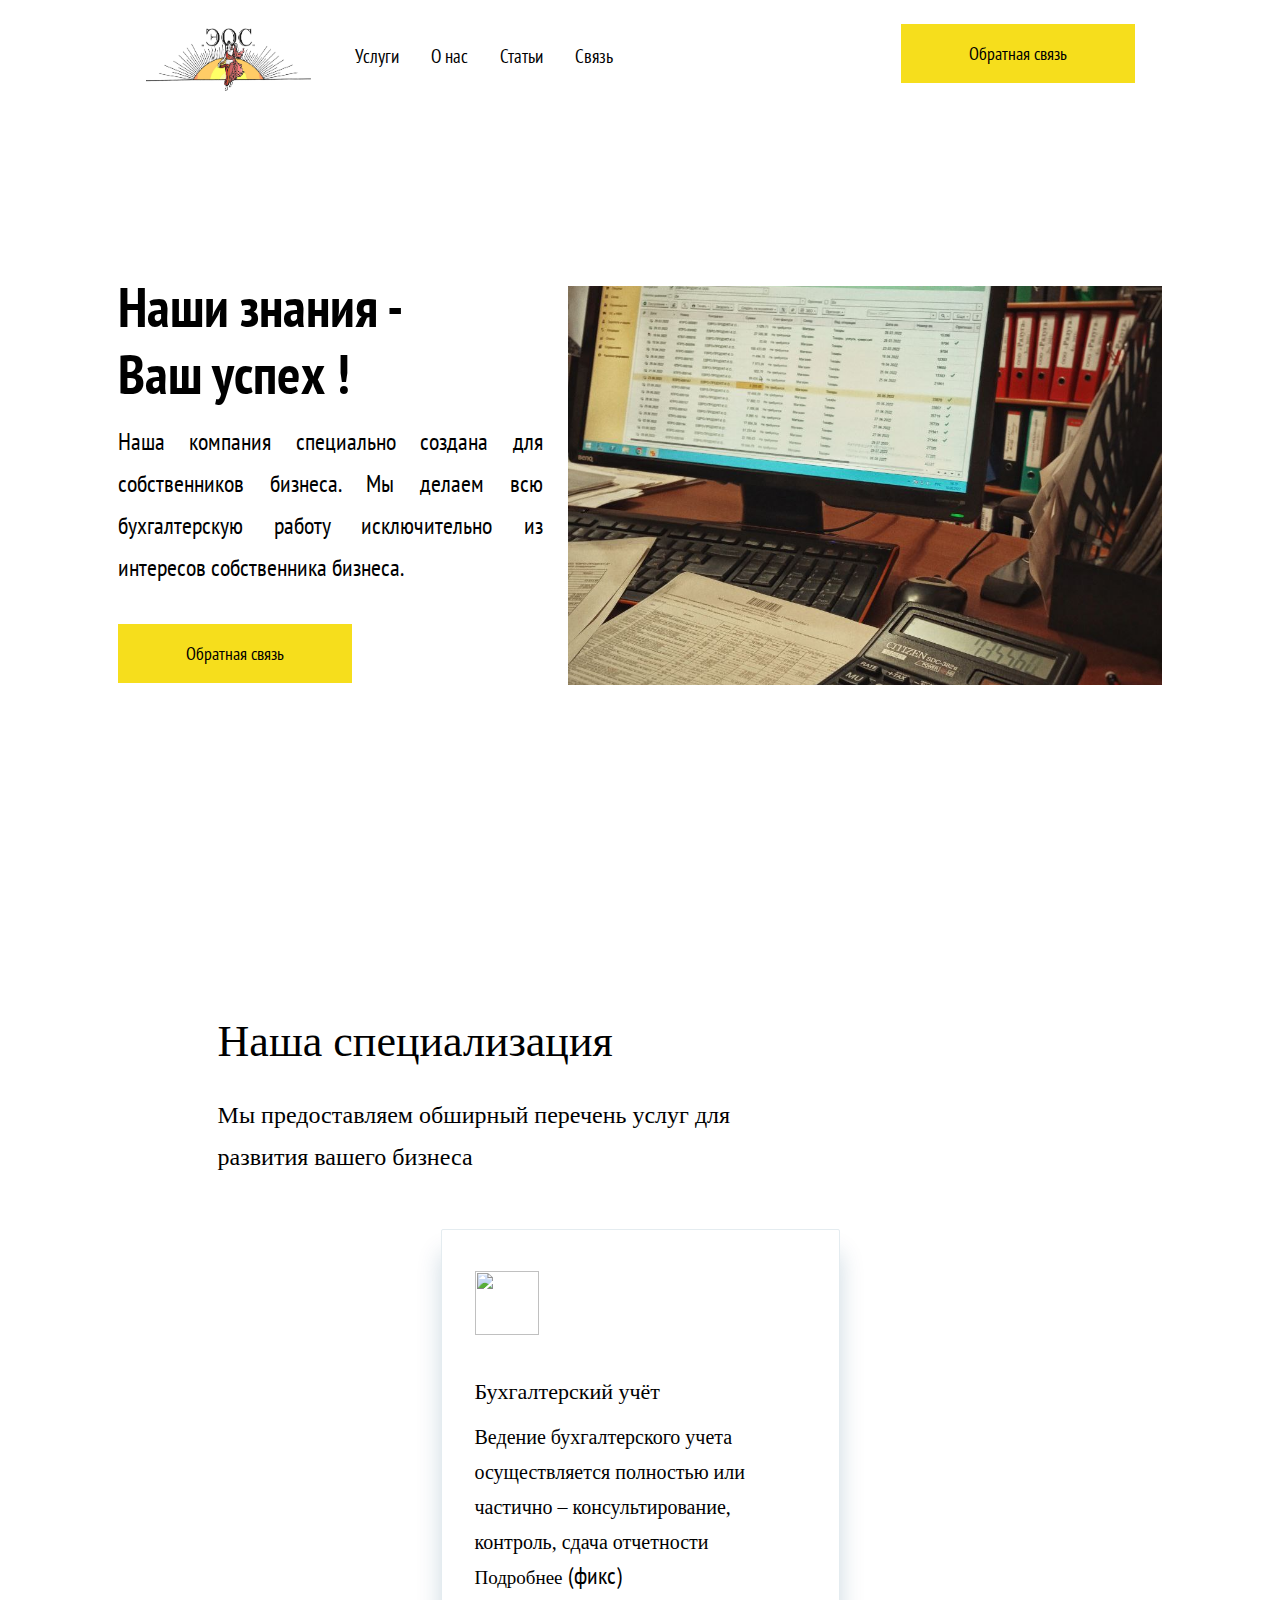
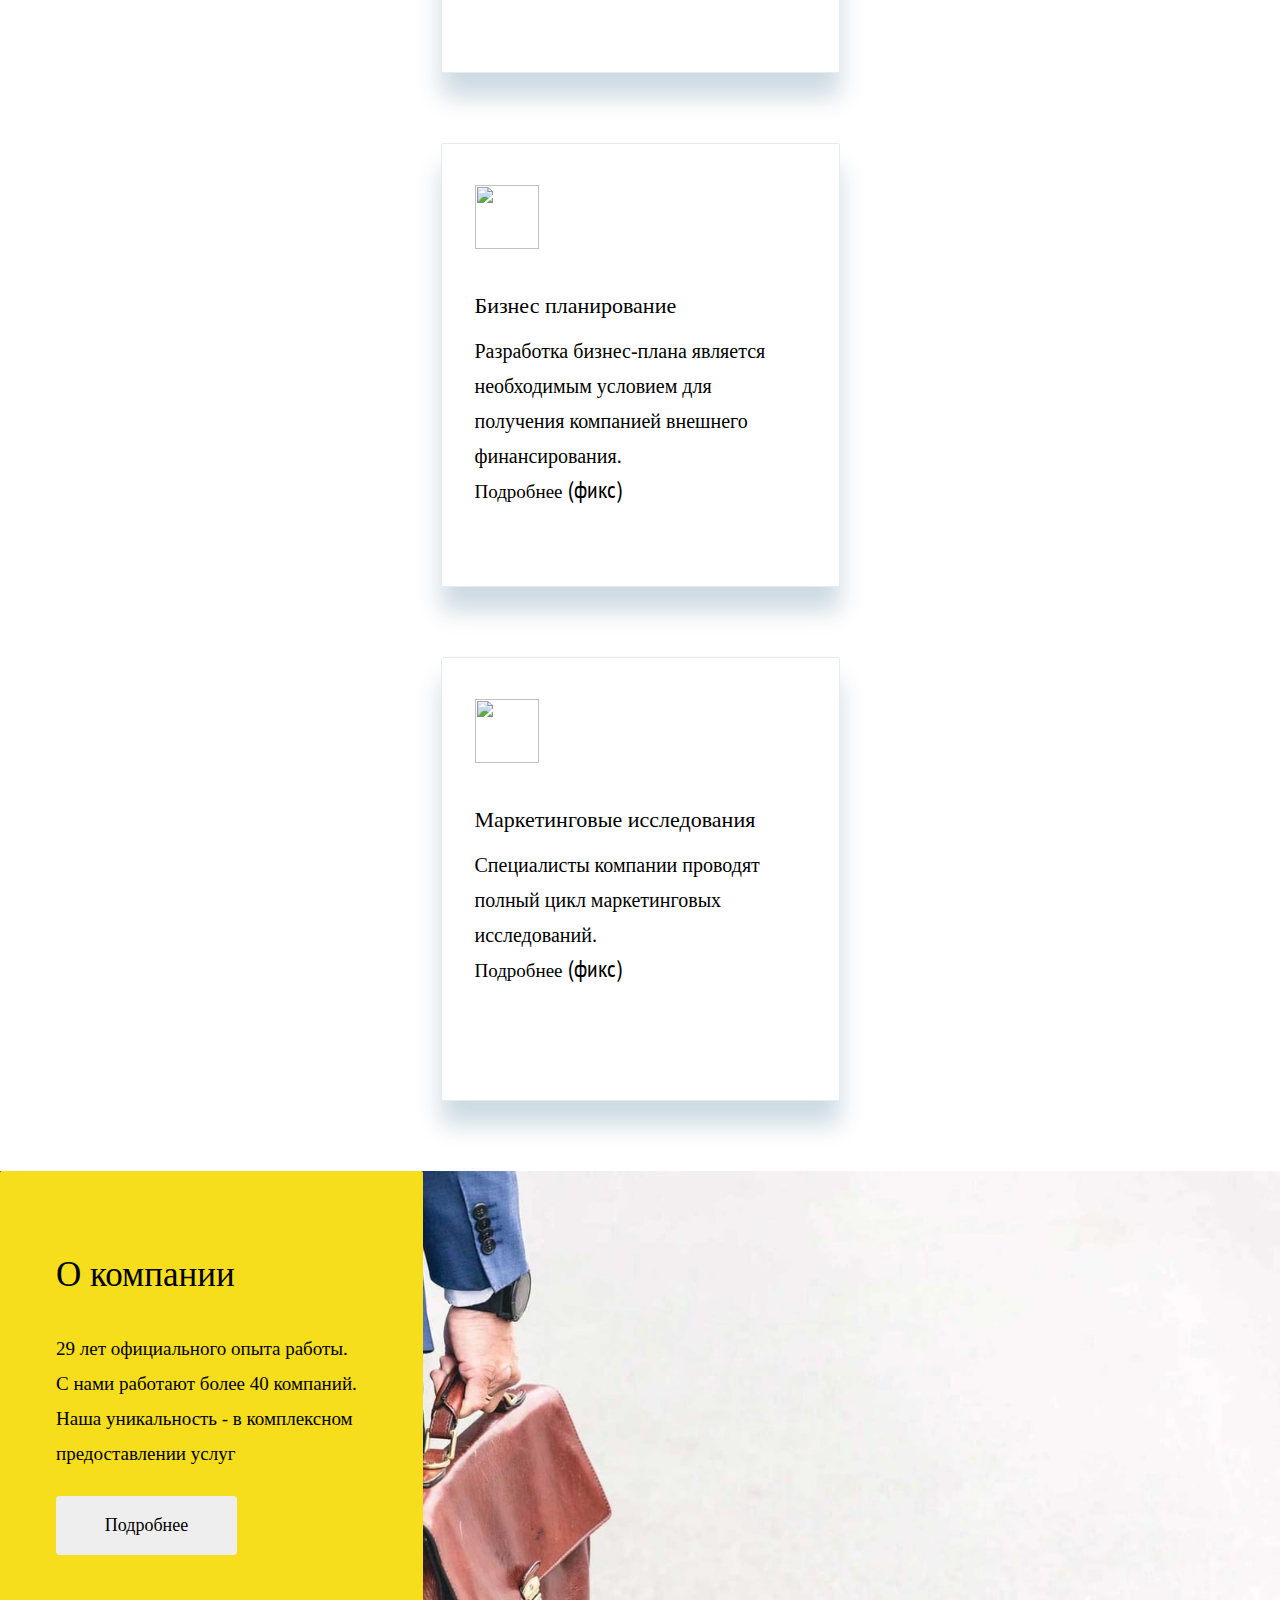
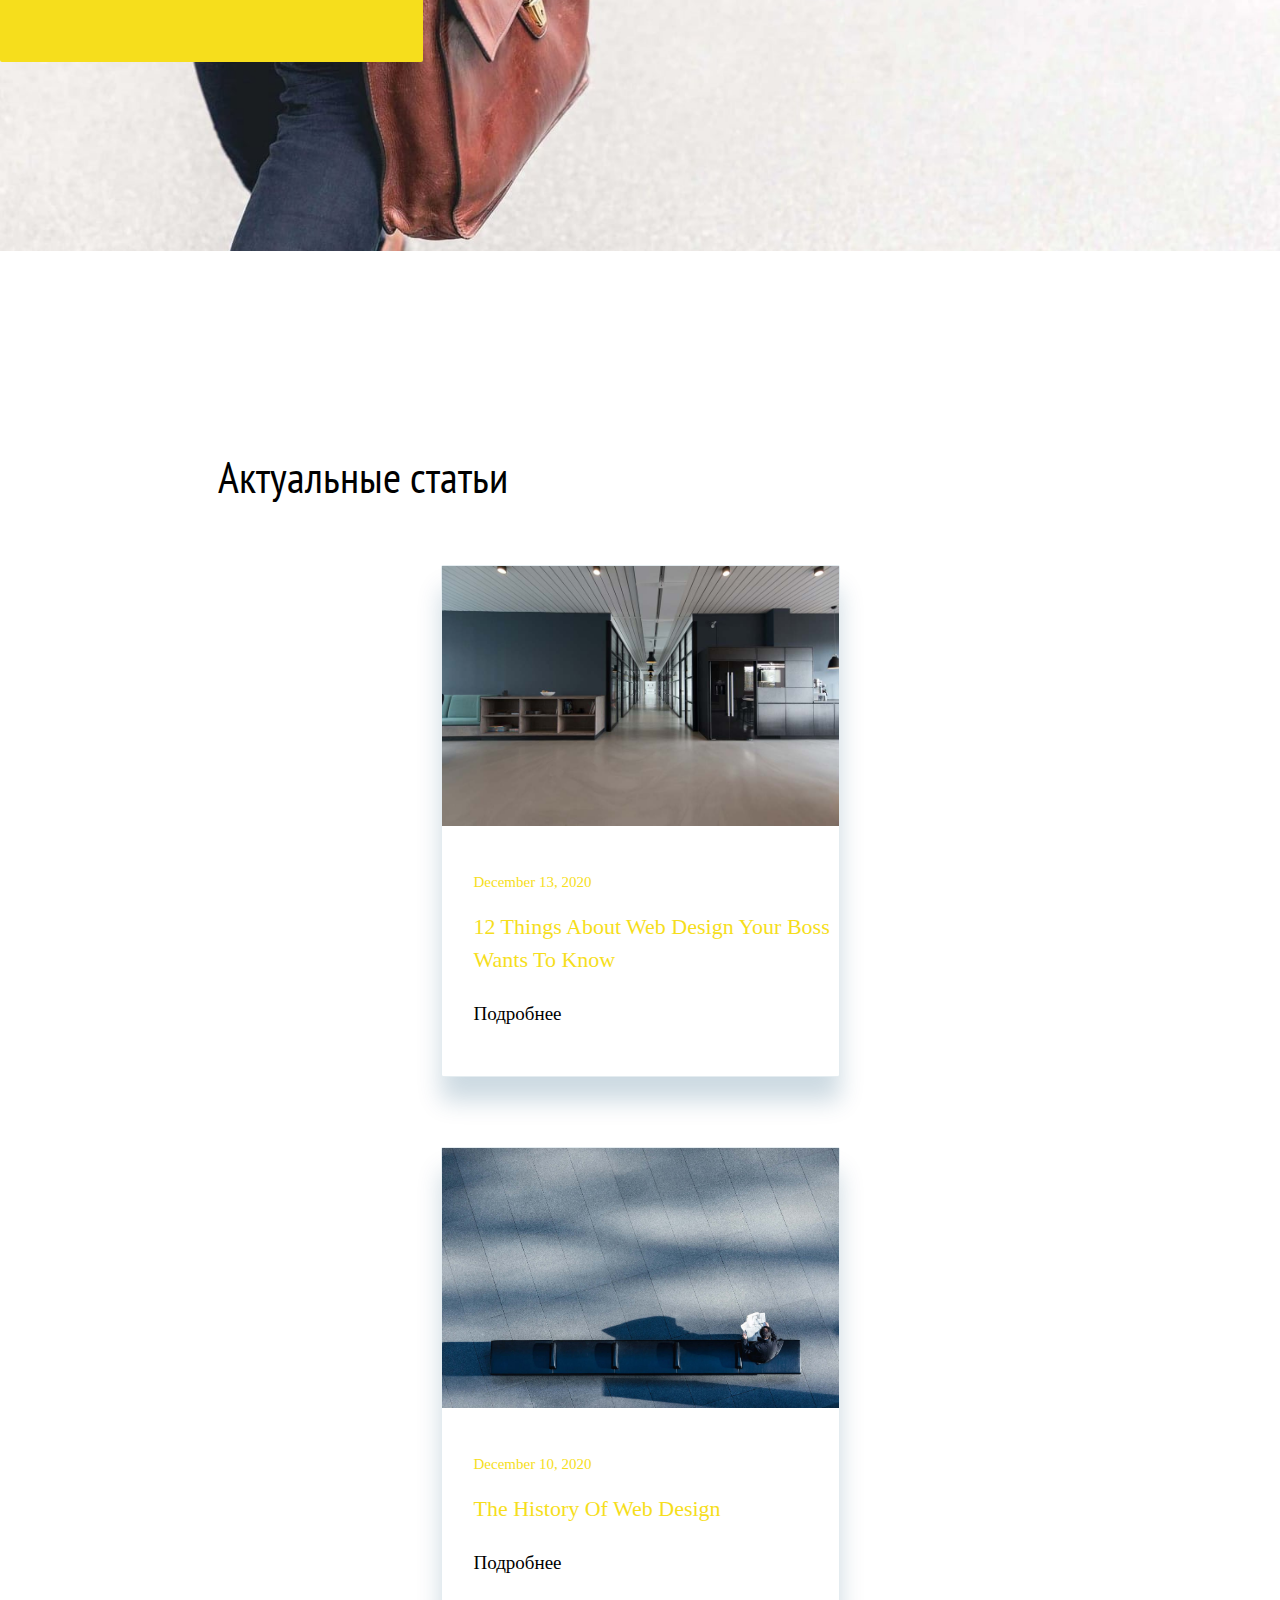
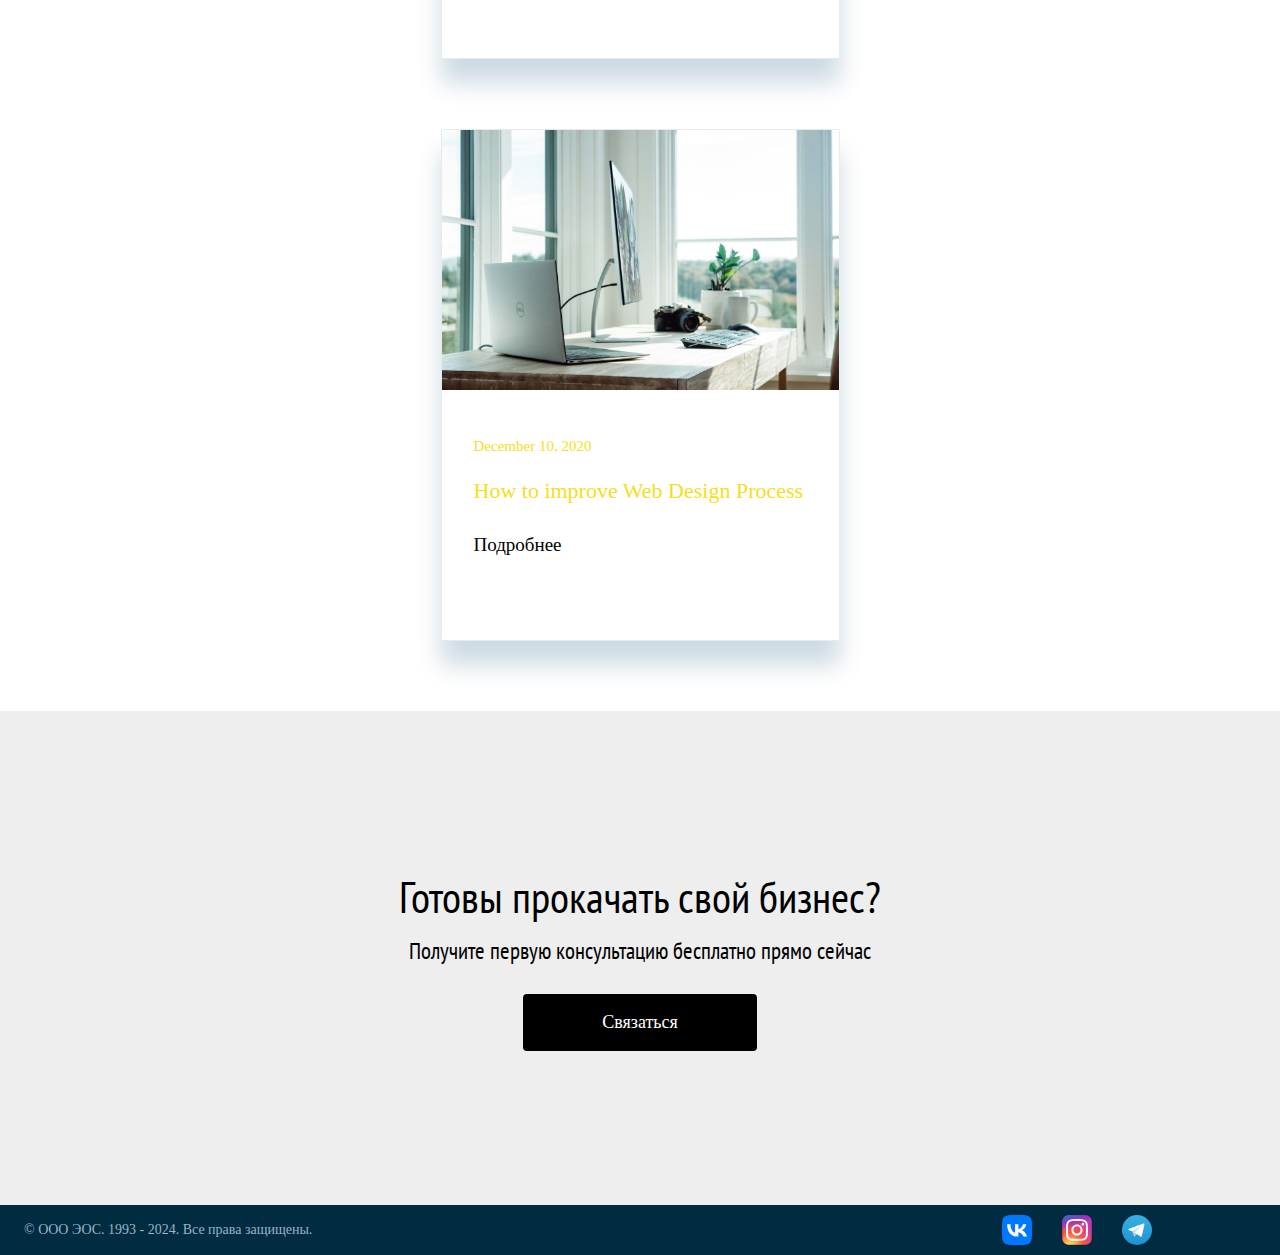
==== index.html @ c4470d14 "Add files via upload" ====
<!DOCTYPE html>
<html lang="en">
<head>
    <meta charset="UTF-8">
    <meta name="viewport" content="width=device-width, initial-scale=1.0">
    <title>ЭОС</title>
    <link rel="stylesheet" href="./styles/style.css">
    <link rel="preconnect" href="https://fonts.googleapis.com">
    <link rel="preconnect" href="https://fonts.gstatic.com" crossorigin>
    <link href="https://fonts.googleapis.com/css2?family=PT+Sans+Narrow&display=swap" rel="stylesheet">
</head>
<body>
    <header class="header">
        <img src="./images/logo.jpg" alt="" class="logo">
        <nav class="menu">
            <a href="" class="menu_link">Услуги</a>
            <a href="" class="menu_link">О нас</a>
            <a href="" class="menu_link">Статьи</a>
            <a href="" class="menu_link">Связь</a>
        </nav>
        <div class="cta">
            <a href="" class="number">+79184008265</a>
            <a href="" class="cta_button">Обратная связь</a>
        </div>
    </header>
    <main>
        <div class="hero">
            <div class="wrapper">
                <h2 class="slogan">Наши знания - 
                    Ваш успех !</h2>
                <p class="description">Наша компания специально создана для собственников бизнеса. Мы делаем всю бухгалтерскую работу исключительно из интересов собственника бизнеса.</p>
                <a href="" class="hero_cta">Обратная связь</a>
            </div>
            <img src="./images/banner.jpg" alt="" class="hero_image">
        </div>
        <div class="specialization">
            <h2 class="specialization_header">Наша специализация</h2>
            <p class="specialization_desc">Мы предоставляем обширный перечень услуг для развития вашего бизнеса</p>
            <div class="specialization_cards">
                <div class="card">
                    <img src="" alt="" class="card_icon">
                    <p class="card_header">Бухгалтерский учёт</p>
                    <p class="card_desc">Ведение бухгалтерского учета осуществляется полностью или частично –  консультирование, контроль, сдача отчетности  </p>
                    <a href="" class="card_readmore">Подробнее</a> (фикс)
                </div>
                <div class="card">
                    <img src="" alt="" class="card_icon">
                    <p class="card_header">Бизнес планирование</p>
                    <p class="card_desc">Разработка бизнес-плана является необходимым условием для получения компанией внешнего финансирования.</p>
                    <a href="" class="card_readmore">Подробнее</a> (фикс)
                </div>
                <div class="card">
                    <img src="" alt="" class="card_icon">
                    <p class="card_header">Маркетинговые исследования</p>
                    <p class="card_desc">Специалисты компании проводят полный цикл маркетинговых исследований.</p>
                    <a href="" class="card_readmore">Подробнее</a> (фикс)
                </div>
            </div>
        </div>
        <div class="about">
            <div class="about_wrap">
                <p class="about_header">О компании</p>
                <p class="about_desc">29 лет официального опыта работы. С нами работают более 40 компаний. Наша уникальность - в комплексном предоставлении услуг</p>
                <a href="" class="about__readmore_cta">Подробнее</a>
            </div>
        </div>
        <div class="articles">
            <h3 class="articles_header">Актуальные статьи</h3>
            <div class="articles_flexblock">
                <div class="artblock">
                    <img src="./images/article_1.jpg" alt="" class="artimg">
                    <p class="artdate">December 13, 2020</p>
                    <p class="artname">12 Things About Web Design Your Boss Wants To Know</p>
                    <a href="" class="art_readmore">Подробнее</a>
                </div>
                <div class="artblock">
                    <img src="./images/articlw_2.jpg" alt="" class="artimg">
                    <p class="artdate">December 10, 2020</p>
                    <p class="artname">The History Of Web Design</p>
                    <a href="" class="art_readmore">Подробнее</a>
                </div>
                <div class="artblock">
                    <img src="./images/article_3.jpg" alt="" class="artimg">
                    <p class="artdate">December 10, 2020</p>
                    <p class="artname">How to improve Web Design Process</p>
                    <a href="" class="art_readmore">Подробнее</a>
                </div>
            </div>
        </div>
        <div class="connect">
            <h5 class="connect_header">Готовы прокачать свой бизнес?</h5>
            <p class="connect_subheader">Получите первую консультацию бесплатно прямо сейчас</p>
            <a href="" class="connect_link">Связаться</a>
        </div>
    </main>
    <footer class="footer">
        <p class="copyright">© ООО ЭОС. 1993 - 2024. Все права защищены.</p>
        <div class="social">
            <img src="./images/VK_Compact_Logo_(2021-present).svg" alt="" class="social_link">
            <img src="./images/Instagram_logo_2016.svg" alt="" class="social_link">
            <img src="./images/Telegram_logo.svg" alt="" class="social_link">
        </div>
    </footer>
</body>
</html>
---- styles/style.css ----
* {
    margin: 0;
    padding: 0;
    border: none;
    font-style: normal;
    text-decoration: none;
}

body {
    background: #FFFFFF;
    color: #000000;
    font-size: 24px;
    font-family: 'PT Sans Narrow', sans-serif;
}

a {
    text-decoration: none;
    color: #000000;
}

.header {
    height: 108px;
    display: flex;
}

.logo {
    width: 165px;
    height: 75px;
    margin-top: 16px;
    margin-right: 44px;
    margin-left: auto;
}

.menu {
    display: flex;
    margin-top: 39px;
    gap: 32px;
    margin-right: 20%;
}

.menu_link {
    font-size: 19px;
    font-weight: 400;
    line-height: 35px; /* 184.211% */
    transition: 150ms;
}

.menu_link:hover {
    color: #F6DE1C;
    font-style: italic;
    text-decoration: underline;
    text-shadow: 2px 2px 6px rgba(140, 140, 140, 1);
    transition: 150ms;
}

.cta {
    display: flex;
    margin-right: auto;
}

.number {
    font-size: 17px;
    font-weight: 400;
    line-height: 35px; /* 184.211% */
    margin-top: 36px
}

.cta_button {
    font-size: 18px;
    font-weight: 400;
    line-height: 35px; /* 184.211% */
    margin-top: 24px;
    padding: 12px 24px;
    background: #F6DE1C;
    height: 35px;
    width: 186px;
    text-align: center;
    margin-left: 32px;
    transition: 400ms;
}

.cta_button:hover {
    border: solid 3px #000;
    height: 32px;
    width: 183px;
    background: transparent;
    font-weight: bold;
    font-style: italic;
    transition: 400ms;
    border-radius: 10px;
}

.hero {
    display: flex;
}

.hero_image {
    width: 629px;
    height: 399px;
    object-fit: cover;
    margin-top: 178px;
    margin-right: auto;
}

.wrapper {
    margin-left: auto;
    margin-right: 8%;
}

.slogan {
    font-size: 55px;
    line-height: 67.2px; /* 122.182% */
    max-width: 365px;
    margin-bottom: 14px;
    margin-top: 165px;
}

.description {
    font-size: 24px;
    line-height: 42px; /* 175% */
    max-width: 425px;
    text-align: justify;
    margin-bottom: 35px;
}

.hero_cta {
    display: block;
    color: #000;
    text-align: center;
    font-size: 18px;
    line-height: 35px; /* 194.444% */
    padding: 12px 24px;
    background: #F6DE1C;
    height: 35px;
    width: 186px;
    transition: 400ms;
}

.hero_cta:hover {
    border: solid 3px #000;
    height: 32px;
    width: 183px;
    background: transparent;
    font-weight: bold;
    transition: 400ms;
    font-style: italic;
    border-radius: 10px;
}

.specialization_header {
    color: #000;
    font-family: DM Serif Text;
    font-size: 44px;
    font-style: normal;
    font-weight: 400;
    line-height: 52.8px; /* 120% */
    margin-top: 331px;
    margin-left: 17%;
}

.specialization_desc {
    max-width: 605px;
    color: #000;
    font-family: DM Sans;
    font-size: 24px;
    font-style: normal;
    font-weight: 400;
    line-height: 42px; /* 175% */
    margin-top: 25px;
    margin-left: 17%;
    margin-bottom: 51px;
}

.specialization_cards {
    display: flex;
    justify-content: center;
    gap: 2%;
    margin-bottom: 160px;
}

.card {
    display: block;
    width: 397px;
    height: 442px;
    border-radius: 2px;
    border: 1px solid #E4ECF0;
    background: #FFF;
    box-shadow: 0px 24px 24px 0px rgba(0, 72, 109, 0.20);
}

.card_icon {
    display: block;
    width: 64px;
    height: 64px;
    padding-top: 41px;
    margin-left: 33px;
    margin-bottom: 40px;
}

.card_header {
    color: #000;
    font-family: DM Sans;
    font-size: 22px;
    font-style: normal;
    font-weight: 400;
    line-height: 33px; /* 150% */
    margin-left: 33px;
    margin-bottom: 12px;
}

.card_desc {
    color: #000;
    font-family: DM Sans;
    font-size: 20px;
    font-style: normal;
    font-weight: 400;
    line-height: 35px; 
    margin-left: 33px;
    max-width: 332px;
}

.card_readmore {
    color: #000;
    font-family: DM Sans;
    font-size: 19px;
    font-style: normal;
    font-weight: 400;
    line-height: 35px; 
    margin-left: 33px;
}

.about {
    display: block;
    width: 1270px;
    height: 680px;
    margin-left: auto;
    margin-right: auto;
    background-image: url(../images/about.jpg);
    background-repeat: no-repeat;
    background-size: cover;
    margin-bottom: 200px /*Временно*/;
}

.about_wrap {
    display: block;
    width: 423px;
    height: 491px;
    border-radius: 2px;
    background: #F6DE1C;
}

.about_header {
    color: #000;
    font-family: DM Serif Text;
    font-size: 35px;
    font-style: normal;
    font-weight: 400;
    line-height: 42px;
    margin-left: 56px;
    padding-top: 83px;
    margin-bottom: 35px;
}

.about_desc {
    color: #000;
    font-family: DM Sans;
    font-size: 19px;
    font-style: normal;
    font-weight: 400;
    line-height: 35px;
    max-width: 309px;
    margin-left: 56px;
    margin-bottom: 25px;
}

.about__readmore_cta {
    display: block;
    width: 133px;
    color: #000;
    text-align: center;
    font-family: DM Sans;
    font-size: 18px;
    font-style: normal;
    font-weight: 400;
    line-height: 35px;
    padding: 12px 24px;
    margin-left: 56px;
    border-radius: 4px;
    background: #EEE;
    transition: 150ms;
}

.about__readmore_cta:hover {
    box-shadow: 4px 4px 8px 0px rgba(34, 60, 80, 0.2);
    border-radius: 10px;
    font-weight: bold;
    transition: 150ms;
}

.articles_header {
    color: #000;
    font-size: 44px;
    font-style: normal;
    font-weight: 400;
    line-height: 52.8px; /* 120% */
    margin-left: 17%;
    margin-bottom: 61px;
}

.articles_flexblock {
    display: flex;
    justify-content: center;
    gap: 2%;
}

.artblock {
    width: 397px;
    height: 510px;
    border-radius: 2px;
    border: 1px solid #E4ECF0;
    background: #FFF;
    box-shadow: 0px 24px 24px 0px rgba(0, 72, 109, 0.20);
    margin-bottom: 160px;
}

.artimg {
    height: 260px;
    width: 100%;
}

.artdate {
    color: #F6DE1C;
    font-family: DM Sans;
    font-size: 15px;
    font-style: normal;
    font-weight: 400;
    line-height: 19.2px; /* 128% */
    margin-top: 40px;
    margin-left: 32px;
}

.artname {
    color: #F6DE1C;
    font-family: DM Sans;
    font-size: 22px;
    font-style: normal;
    font-weight: 400;
    line-height: 33px; /* 150% */
    margin-top: 18px;
    margin-left: 32px;
    margin-bottom: 5%;
} 

.art_readmore {
    color: #000;
    font-family: DM Sans;
    font-size: 19px;
    font-style: normal;
    font-weight: 400;
    line-height: 35px; /* 184.211% */
    margin-left: 32px;
}

.connect {
    background: #EEE;
    height: 494px;
}

.connect_header {
    color: #000;
    text-align: center;
    font-size: 44px;
    font-style: normal;
    font-weight: 400;
    line-height: 52.8px; /* 120% */
    padding-top: 160px;
    margin-bottom: 7px;
}

.connect_subheader {
    color: #000;
    text-align: center;
    font-size: 23px;
    font-style: normal;
    font-weight: 400;
    line-height: 42px; /* 182.609% */
    margin-bottom: 22px;
}

.connect_link {
    display: block;
    color: #FFF;
    text-align: center;
    font-family: DM Sans;
    font-size: 18px;
    font-style: normal;
    font-weight: 400;
    line-height: 35px; /* 194.444% */
    width: 186px;
    padding: 11px 24px;
    border-radius: 4px;
    background: #000;
    margin-left: auto;
    margin-right: auto;
    transition: 150ms;
}

.connect_link:hover {
    box-shadow: 5px 3px 20px 0px rgba(34, 60, 80, 0.31);
    color: #F6DE1C;
    font-weight: bold;
    font-style: italic;
    transition: 150ms;
    border-radius: 10px;
}

.footer {
    display: flex;
    background: #002B41;
}

.copyright {
    color: #99B6C5;
    font-family: DM Sans;
    font-size: 14px;
    font-style: normal;
    font-weight: 400;
    line-height: 35px; /* 250% */
    margin-left: 24px;
    padding-top: 7px;
}

.social {
    display: flex;
    margin-right: 10%;
    margin-left: auto;
    gap: 30px;
}

.social_link {
    display: block;
    width: 30px;
    height: 30px;
    padding-top: 10px;
    padding-bottom: 10px;
}

@media screen and (max-width: 1297px) {
    .wrapper {
        margin-right: 2%;
    }
    .hero_image {
        width: 594px;
    }
    .specialization_cards {
        display: inline;
    }
    .card {
        margin-left: auto;
        margin-right: auto;
        margin-bottom: 70px;
    }
    .about {
        width: 100%;
    }
    .articles_flexblock {
        display: inline;
    }
    .artblock {
        display: block;
        margin-left: auto;
        margin-right: auto;
        margin-bottom: 70px;
    }
    .number {
        visibility: hidden;
        width: 0px;
        height: 0px;
        margin: 0;
        padding: 0;
    }
}

@media screen and (max-width: 1084px) {
    .hero {
        display: inline;
    }

    .wrapper {
        margin: 0;
        width: 100%;
    }

    .slogan {
        display: block;
        text-align: center;
        margin-left: auto;
        margin-right: auto;
        margin-top: 74px;
    }

    .description {
        display: block;
        text-align: center;
        margin-left: auto;
        margin-right: auto;
    }

    .hero_cta {
        margin-left: auto;
        margin-right: auto;
    }

    .hero_image {
        display: block;
        margin-left: auto;
        margin-right: auto;
        margin-top: 43px;
    }
}

@media screen and (max-width: 945px) {
    .logo {
        visibility: hidden;
        width: 0px;
        height: 0px;
        margin: 0;
    }

    .cta {
        visibility: hidden;
        width: 0px;
        height: 0px;
        margin: 0;
    }

    .header {
        display: inline;
        width: 100%;
    }

    .menu {
        margin-left: auto;
        margin-right: auto;
        display: block;
        max-width: 207px;
    }

    .menu_link {
        margin-right: 32px;
        margin-top: 39px;
        font-size: 32px;
    }

    .slogan {
        font-size: 35px;
    }
}

@media screen and (max-width: 630px) {
    .hero_image {
        width: 370px;
    }
    .specialization_header {
        margin-top: 104px;
    }
    .about {
        margin-bottom: 105px
    }
    .about_wrap {
        display: inline;
        width: 100%;
        background: transparent;
    }
    .about_header {
        margin-left: 0px;
        text-align: center;
        padding-top: 161px;
        color: #E4ECF0;
        text-shadow: 3px 3px 4px rgba(0, 0, 0, 1);
    }

    .about_desc {
        display: block;
        margin-left: auto;
        margin-right: auto;
        text-align: center;
        color: #E4ECF0;
        text-shadow: 3px 3px 4px rgba(0, 0, 0, 1);
    }
    .about__readmore_cta {
        display: block;
        margin-left: auto;
        margin-right: auto;
    }
}
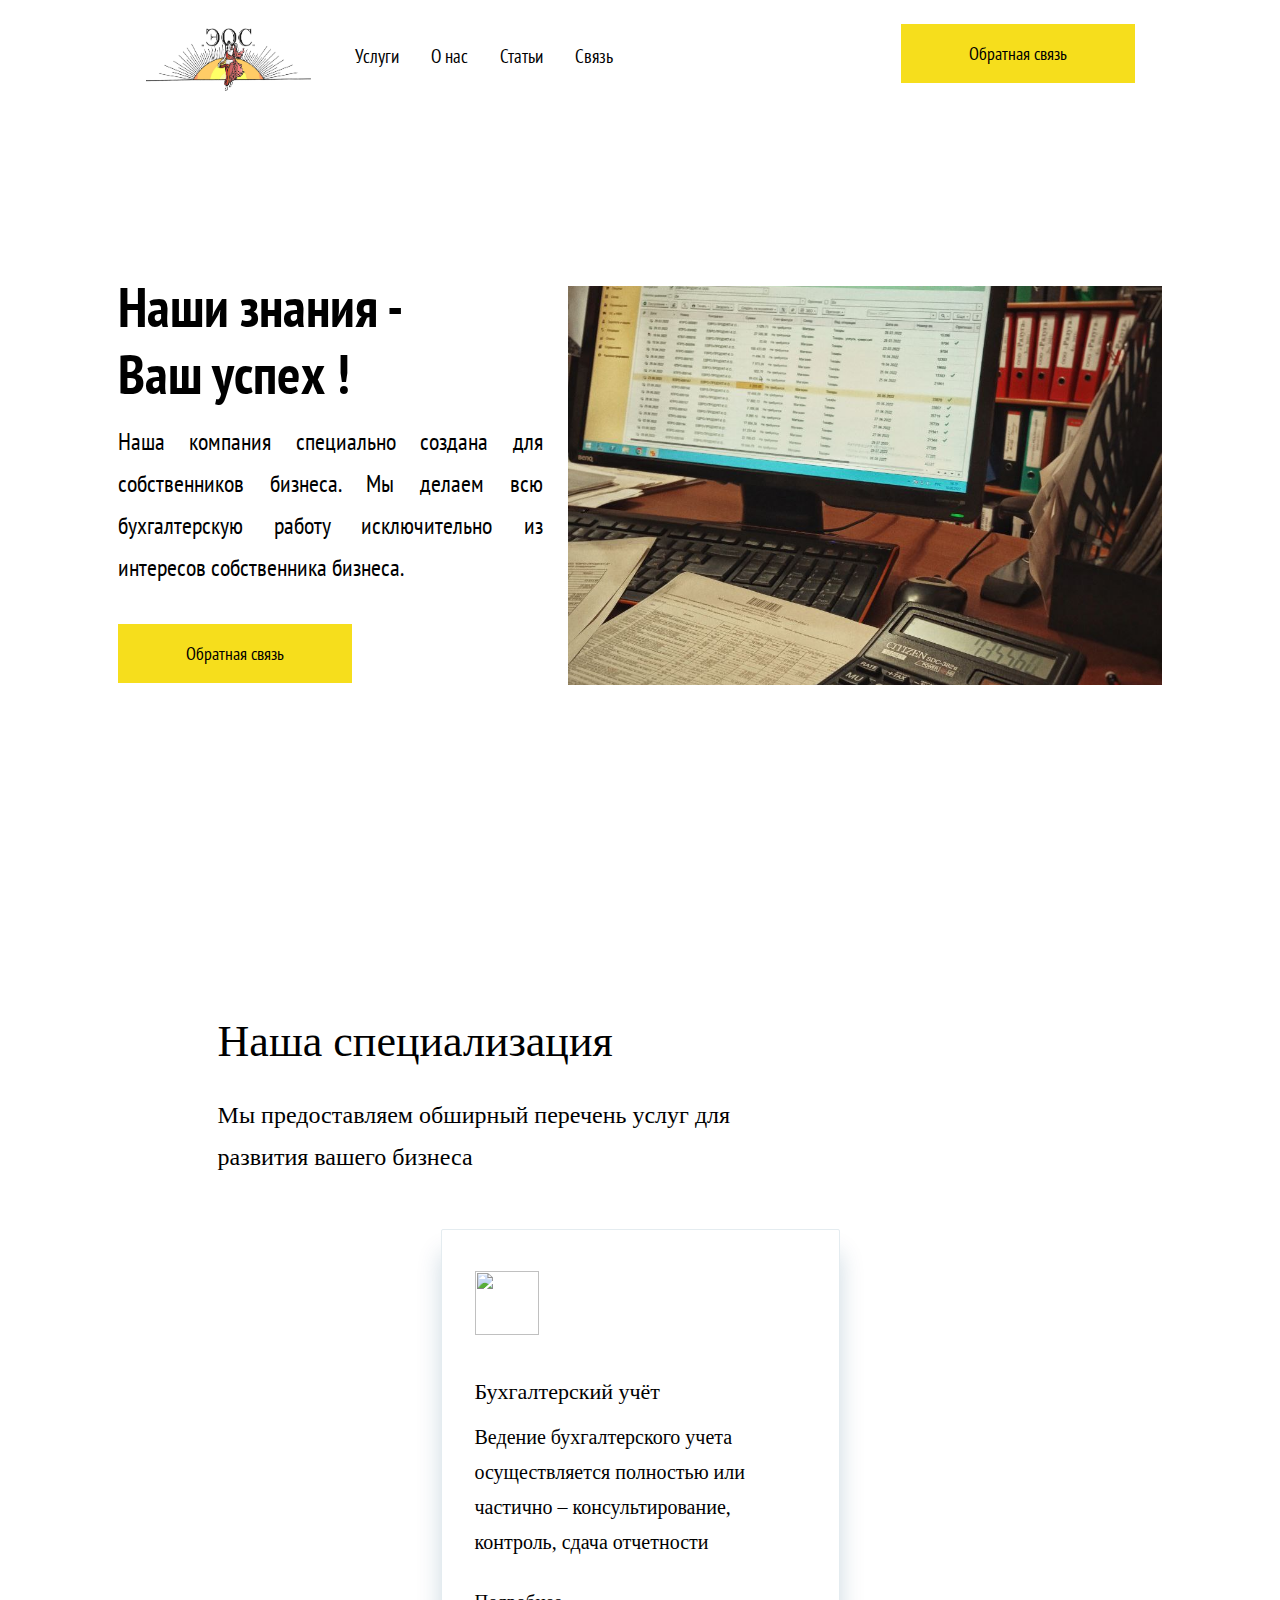
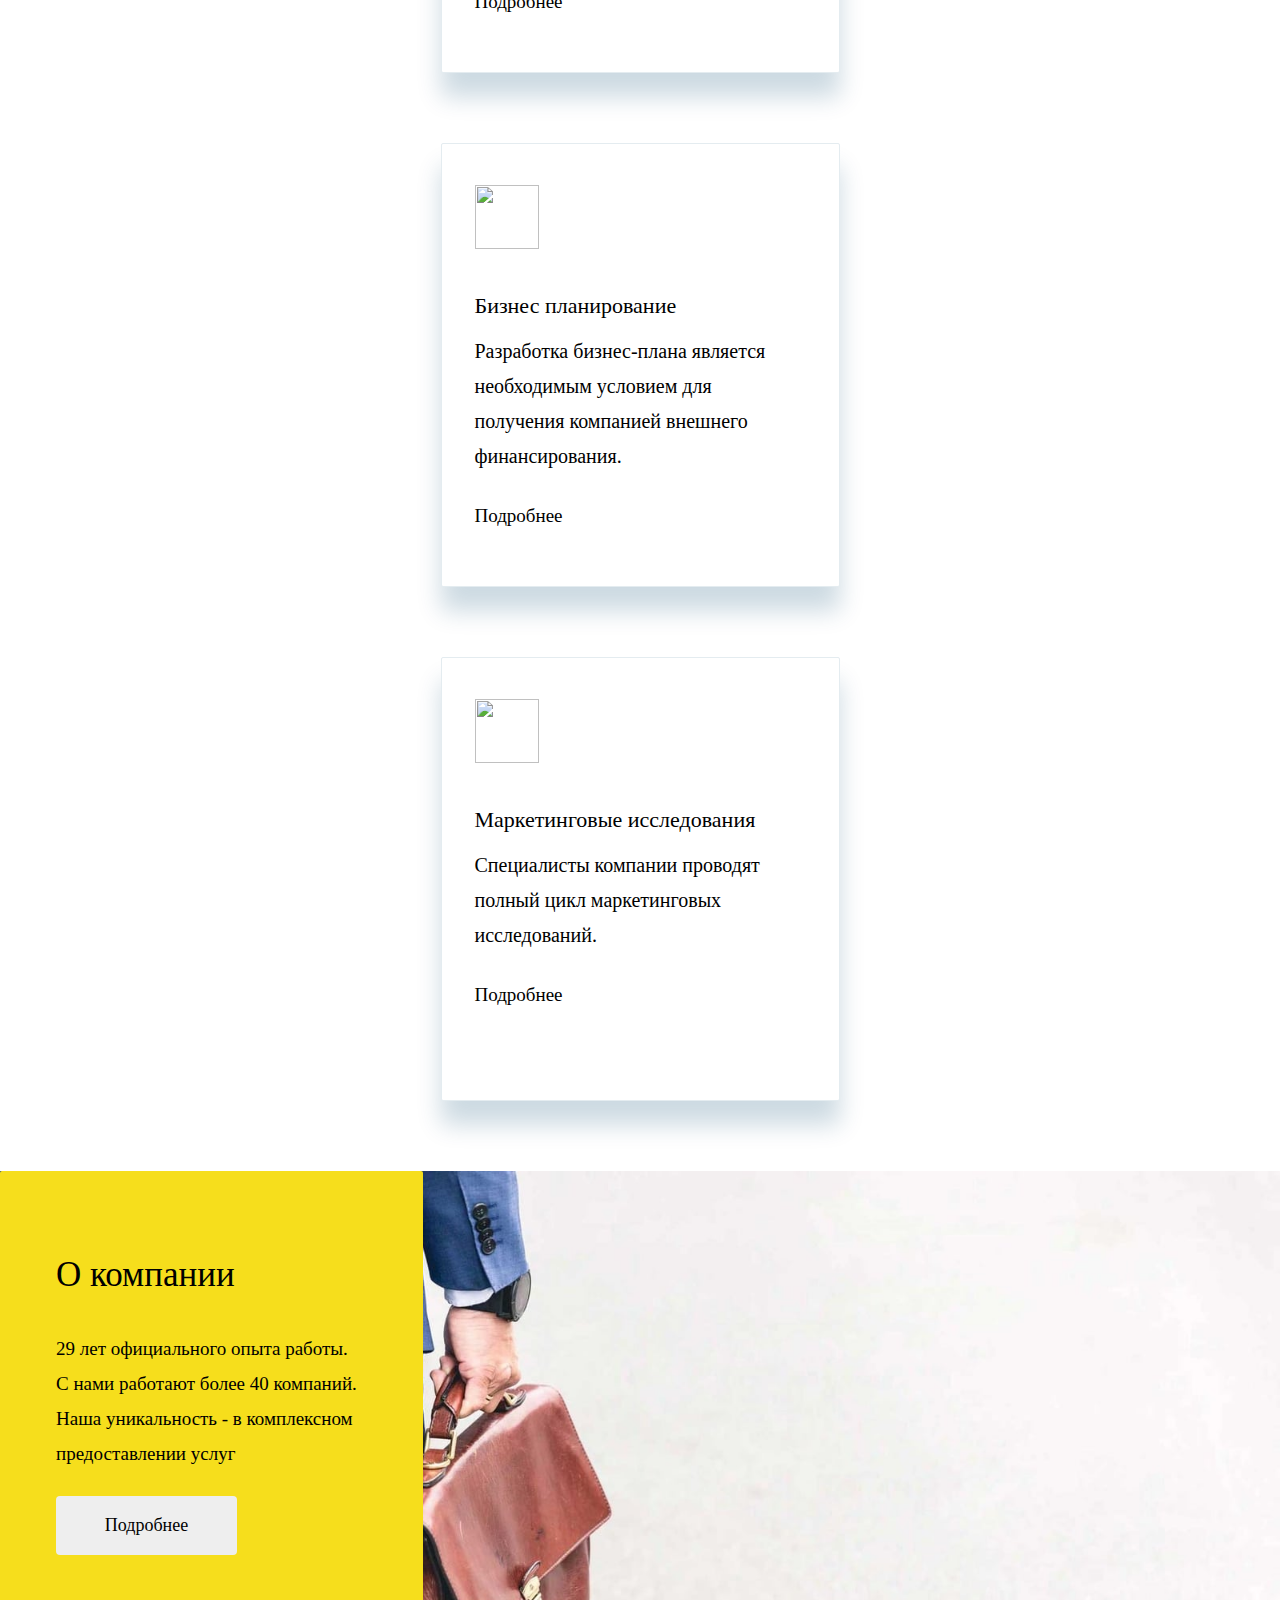
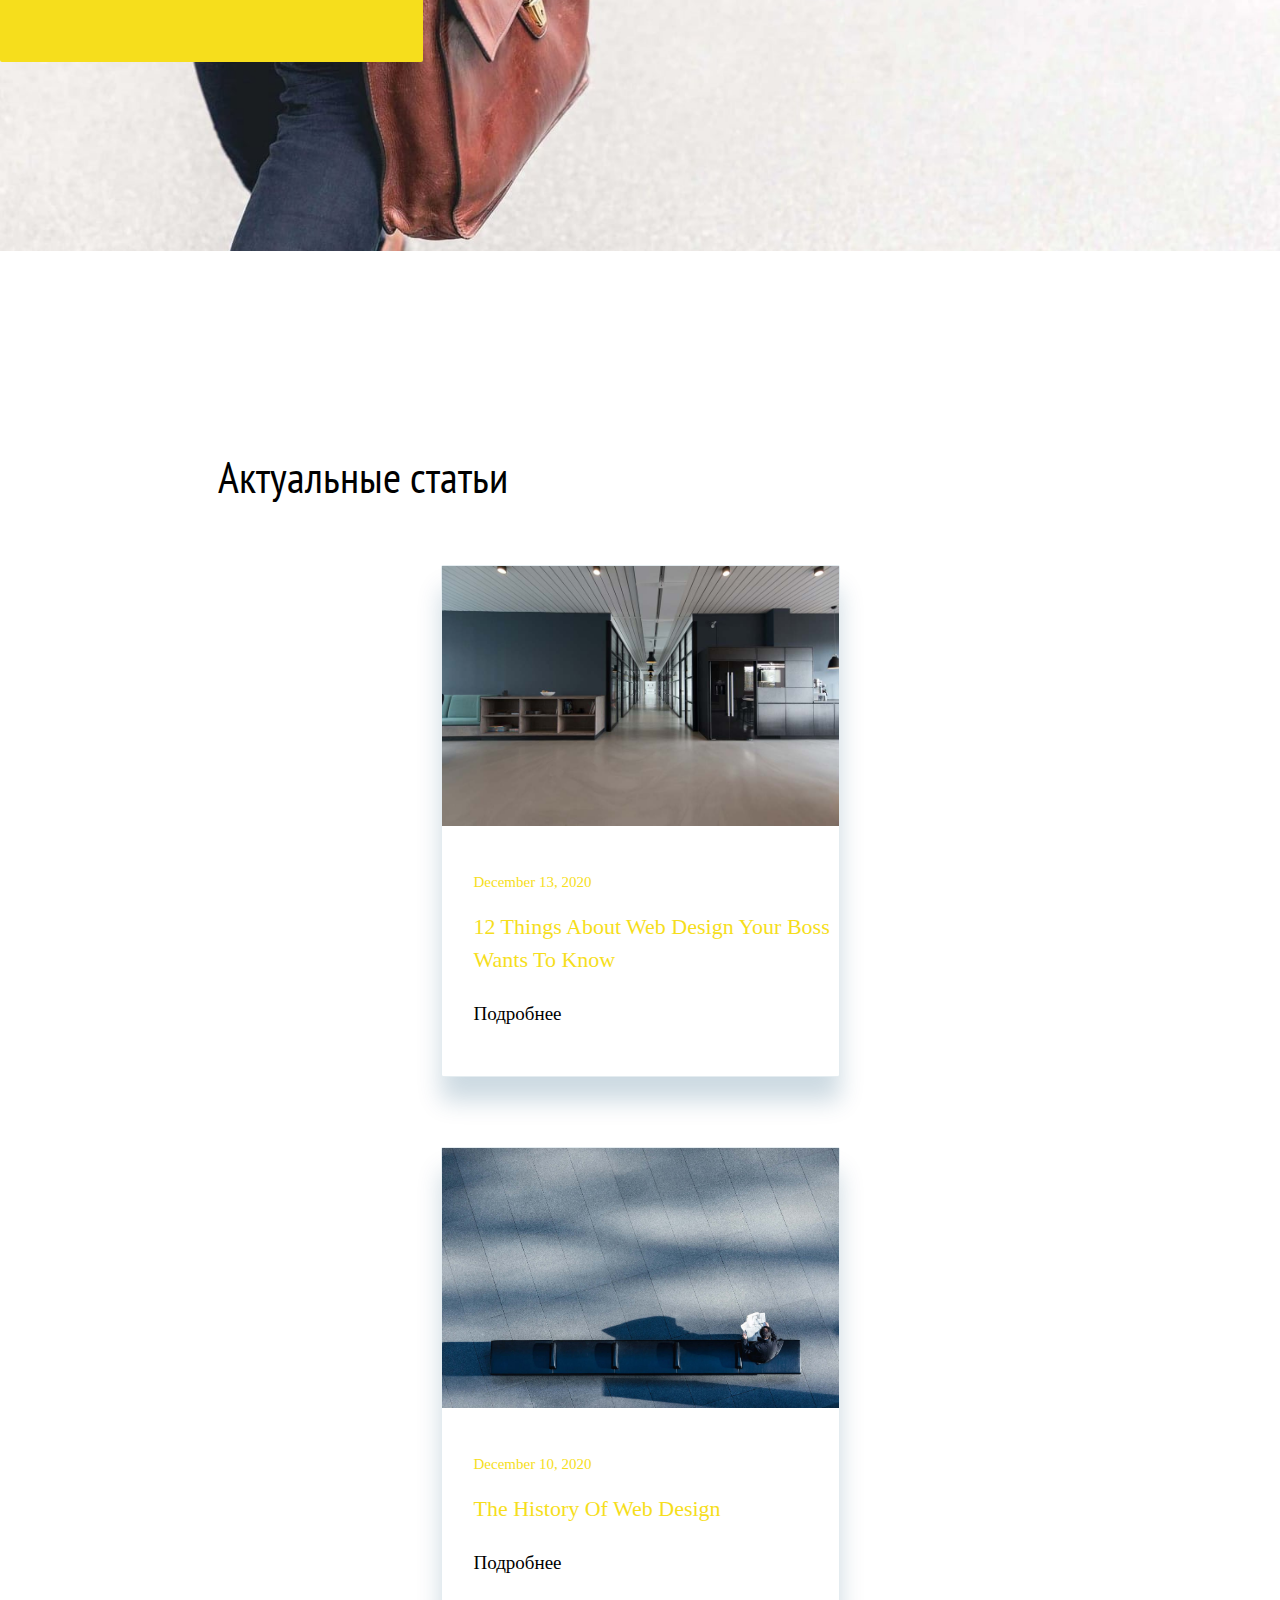
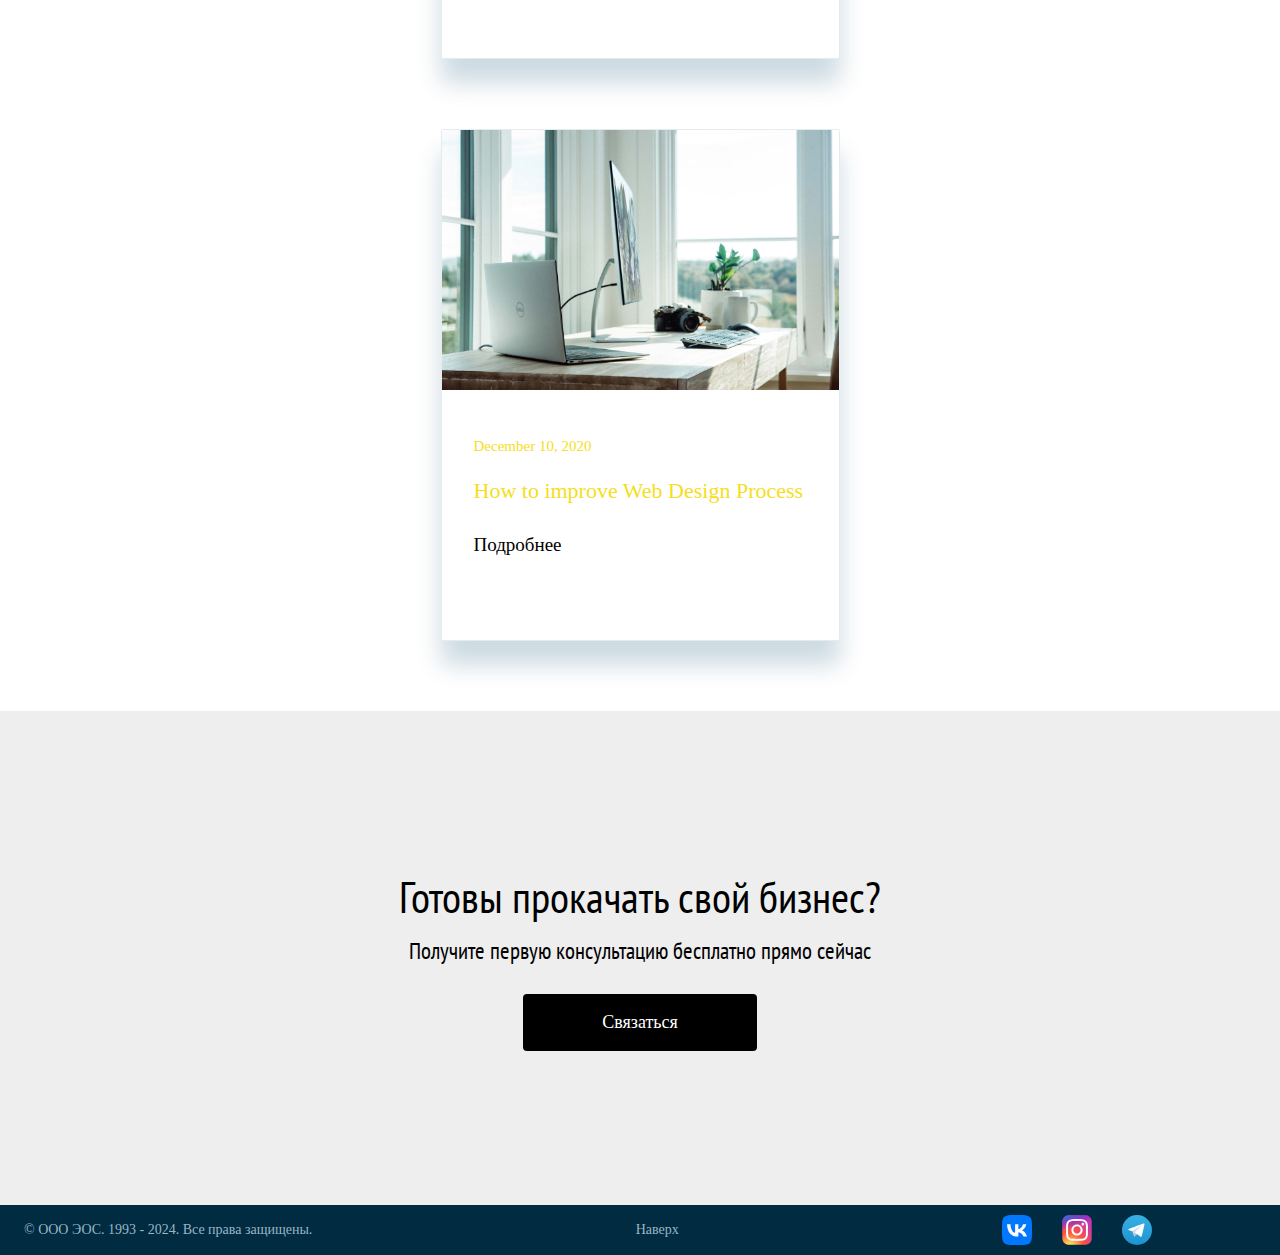
==== commit 2e5373d8: "Add files via upload" ====
--- a/index.html
+++ b/index.html
@@ -13,10 +13,10 @@
     <header class="header">
         <img src="./images/logo.jpg" alt="" class="logo">
         <nav class="menu">
-            <a href="" class="menu_link">Услуги</a>
-            <a href="" class="menu_link">О нас</a>
-            <a href="" class="menu_link">Статьи</a>
-            <a href="" class="menu_link">Связь</a>
+            <a href="#specialization" class="menu_link">Услуги</a>
+            <a href="#about" class="menu_link">О нас</a>
+            <a href="#articles" class="menu_link">Статьи</a>
+            <a href="#connect" class="menu_link">Связь</a>
         </nav>
         <div class="cta">
             <a href="" class="number">+79184008265</a>
@@ -33,7 +33,7 @@
             </div>
             <img src="./images/banner.jpg" alt="" class="hero_image">
         </div>
-        <div class="specialization">
+        <div class="specialization" id="specialization">
             <h2 class="specialization_header">Наша специализация</h2>
             <p class="specialization_desc">Мы предоставляем обширный перечень услуг для развития вашего бизнеса</p>
             <div class="specialization_cards">
@@ -41,30 +41,30 @@
                     <img src="" alt="" class="card_icon">
                     <p class="card_header">Бухгалтерский учёт</p>
                     <p class="card_desc">Ведение бухгалтерского учета осуществляется полностью или частично –  консультирование, контроль, сдача отчетности  </p>
-                    <a href="" class="card_readmore">Подробнее</a> (фикс)
+                    <a href="" class="card_readmore">Подробнее</a>
                 </div>
                 <div class="card">
                     <img src="" alt="" class="card_icon">
                     <p class="card_header">Бизнес планирование</p>
                     <p class="card_desc">Разработка бизнес-плана является необходимым условием для получения компанией внешнего финансирования.</p>
-                    <a href="" class="card_readmore">Подробнее</a> (фикс)
+                    <a href="" class="card_readmore">Подробнее</a>
                 </div>
                 <div class="card">
                     <img src="" alt="" class="card_icon">
                     <p class="card_header">Маркетинговые исследования</p>
-                    <p class="card_desc">Специалисты компании проводят полный цикл маркетинговых исследований.</p>
-                    <a href="" class="card_readmore">Подробнее</a> (фикс)
+                    <p class="card_desc">Специалисты компании проводят полный цикл маркетинговых исследований.ㅤㅤㅤㅤㅤㅤㅤㅤㅤㅤㅤㅤㅤㅤ</p>
+                    <a href="" class="card_readmore">Подробнее</a>
                 </div>
             </div>
         </div>
-        <div class="about">
+        <div class="about" id="about">
             <div class="about_wrap">
                 <p class="about_header">О компании</p>
                 <p class="about_desc">29 лет официального опыта работы. С нами работают более 40 компаний. Наша уникальность - в комплексном предоставлении услуг</p>
                 <a href="" class="about__readmore_cta">Подробнее</a>
             </div>
         </div>
-        <div class="articles">
+        <div class="articles" id="articles">
             <h3 class="articles_header">Актуальные статьи</h3>
             <div class="articles_flexblock">
                 <div class="artblock">
@@ -87,7 +87,7 @@
                 </div>
             </div>
         </div>
-        <div class="connect">
+        <div class="connect" id="connect">
             <h5 class="connect_header">Готовы прокачать свой бизнес?</h5>
             <p class="connect_subheader">Получите первую консультацию бесплатно прямо сейчас</p>
             <a href="" class="connect_link">Связаться</a>
@@ -95,11 +95,13 @@
     </main>
     <footer class="footer">
         <p class="copyright">© ООО ЭОС. 1993 - 2024. Все права защищены.</p>
+        <p class="getup" id="getup">Наверх</p>
         <div class="social">
             <img src="./images/VK_Compact_Logo_(2021-present).svg" alt="" class="social_link">
             <img src="./images/Instagram_logo_2016.svg" alt="" class="social_link">
             <img src="./images/Telegram_logo.svg" alt="" class="social_link">
         </div>
     </footer>
+    <script src="./script.js"></script>
 </body>
 </html>--- a/styles/style.css
+++ b/styles/style.css
@@ -46,10 +46,8 @@
 }
 
 .menu_link:hover {
-    color: #F6DE1C;
-    font-style: italic;
     text-decoration: underline;
-    text-shadow: 2px 2px 6px rgba(140, 140, 140, 1);
+    text-shadow: 2px 2px 6px rgb(140, 140, 140);
     transition: 150ms;
 }
 
@@ -80,14 +78,8 @@
 }
 
 .cta_button:hover {
-    border: solid 3px #000;
-    height: 32px;
-    width: 183px;
-    background: transparent;
-    font-weight: bold;
-    font-style: italic;
+    box-shadow: 4px 4px 8px 0px rgba(34, 60, 80, 0.2);
     transition: 400ms;
-    border-radius: 10px;
 }
 
 .hero {
@@ -137,14 +129,8 @@
 }
 
 .hero_cta:hover {
-    border: solid 3px #000;
-    height: 32px;
-    width: 183px;
-    background: transparent;
-    font-weight: bold;
+    box-shadow: 4px 4px 8px 0px rgba(34, 60, 80, 0.2);
     transition: 400ms;
-    font-style: italic;
-    border-radius: 10px;
 }
 
 .specialization_header {
@@ -220,6 +206,7 @@
 }
 
 .card_readmore {
+    display: block;
     color: #000;
     font-family: DM Sans;
     font-size: 19px;
@@ -227,6 +214,14 @@
     font-weight: 400;
     line-height: 35px; 
     margin-left: 33px;
+    margin-top: 6%;
+    transition: 200ms;
+}
+
+.card_readmore:hover {
+    color: #0045b5;
+    transition: 200ms;
+    font-size: 24px;
 }
 
 .about {
@@ -292,7 +287,6 @@
 
 .about__readmore_cta:hover {
     box-shadow: 4px 4px 8px 0px rgba(34, 60, 80, 0.2);
-    border-radius: 10px;
     font-weight: bold;
     transition: 150ms;
 }
@@ -407,11 +401,10 @@
 
 .connect_link:hover {
     box-shadow: 5px 3px 20px 0px rgba(34, 60, 80, 0.31);
-    color: #F6DE1C;
-    font-weight: bold;
-    font-style: italic;
+    border: solid 1px #000;
+    color: #000;
+    background: #EEE;
     transition: 150ms;
-    border-radius: 10px;
 }
 
 .footer {
@@ -427,7 +420,29 @@
     font-weight: 400;
     line-height: 35px; /* 250% */
     margin-left: 24px;
+    margin-right: auto;
     padding-top: 7px;
+}
+
+.getup {
+    color: #99B6C5;
+    font-family: DM Sans;
+    font-size: 14px;
+    font-style: normal;
+    font-weight: 400;
+    line-height: 35px; /* 250% */
+    padding-top: 7px;
+    margin-left: auto;
+    margin-right: auto;
+    cursor: pointer;
+    transition: 200ms;
+}
+
+.getup:hover {
+    color: #EEE;
+    font-size: 18px;
+    transition: 200ms;
+    padding-top: 9px;
 }
 
 .social {
@@ -593,4 +608,32 @@
         margin-left: auto;
         margin-right: auto;
     }
+}
+
+@media screen and (max-width: 616px) {
+    .footer {
+        display: block;
+    }
+
+    .copyright {
+        display: block;
+        margin-left: auto;
+        margin-right: auto;
+        max-width: 289px;
+        font-size: 26px;
+        margin-bottom: 10px;
+    }
+
+    .getup {
+        margin: 0px;
+        height: 0px;
+        width: 0px;
+        visibility: hidden;
+    }
+
+    .social {
+        margin: 0px;
+        justify-content: center;
+        padding-bottom: 10px;
+    }
 }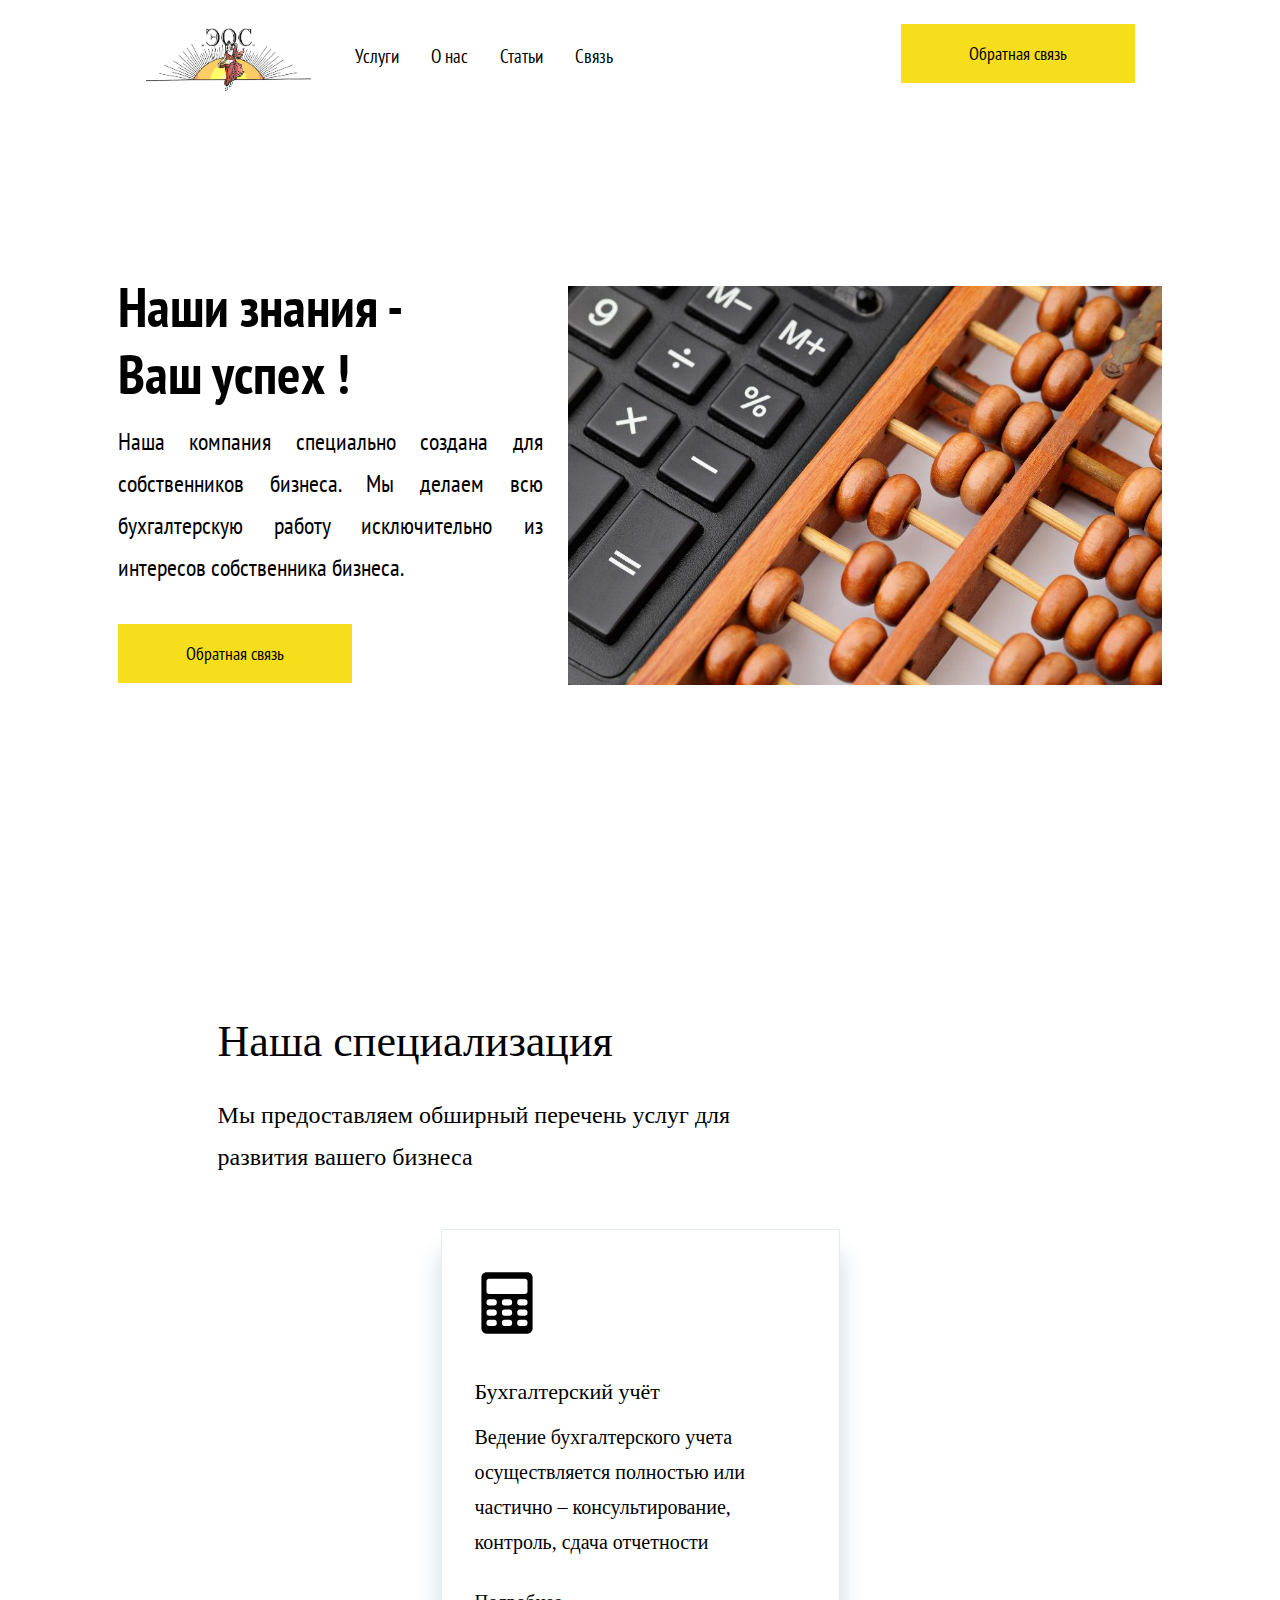
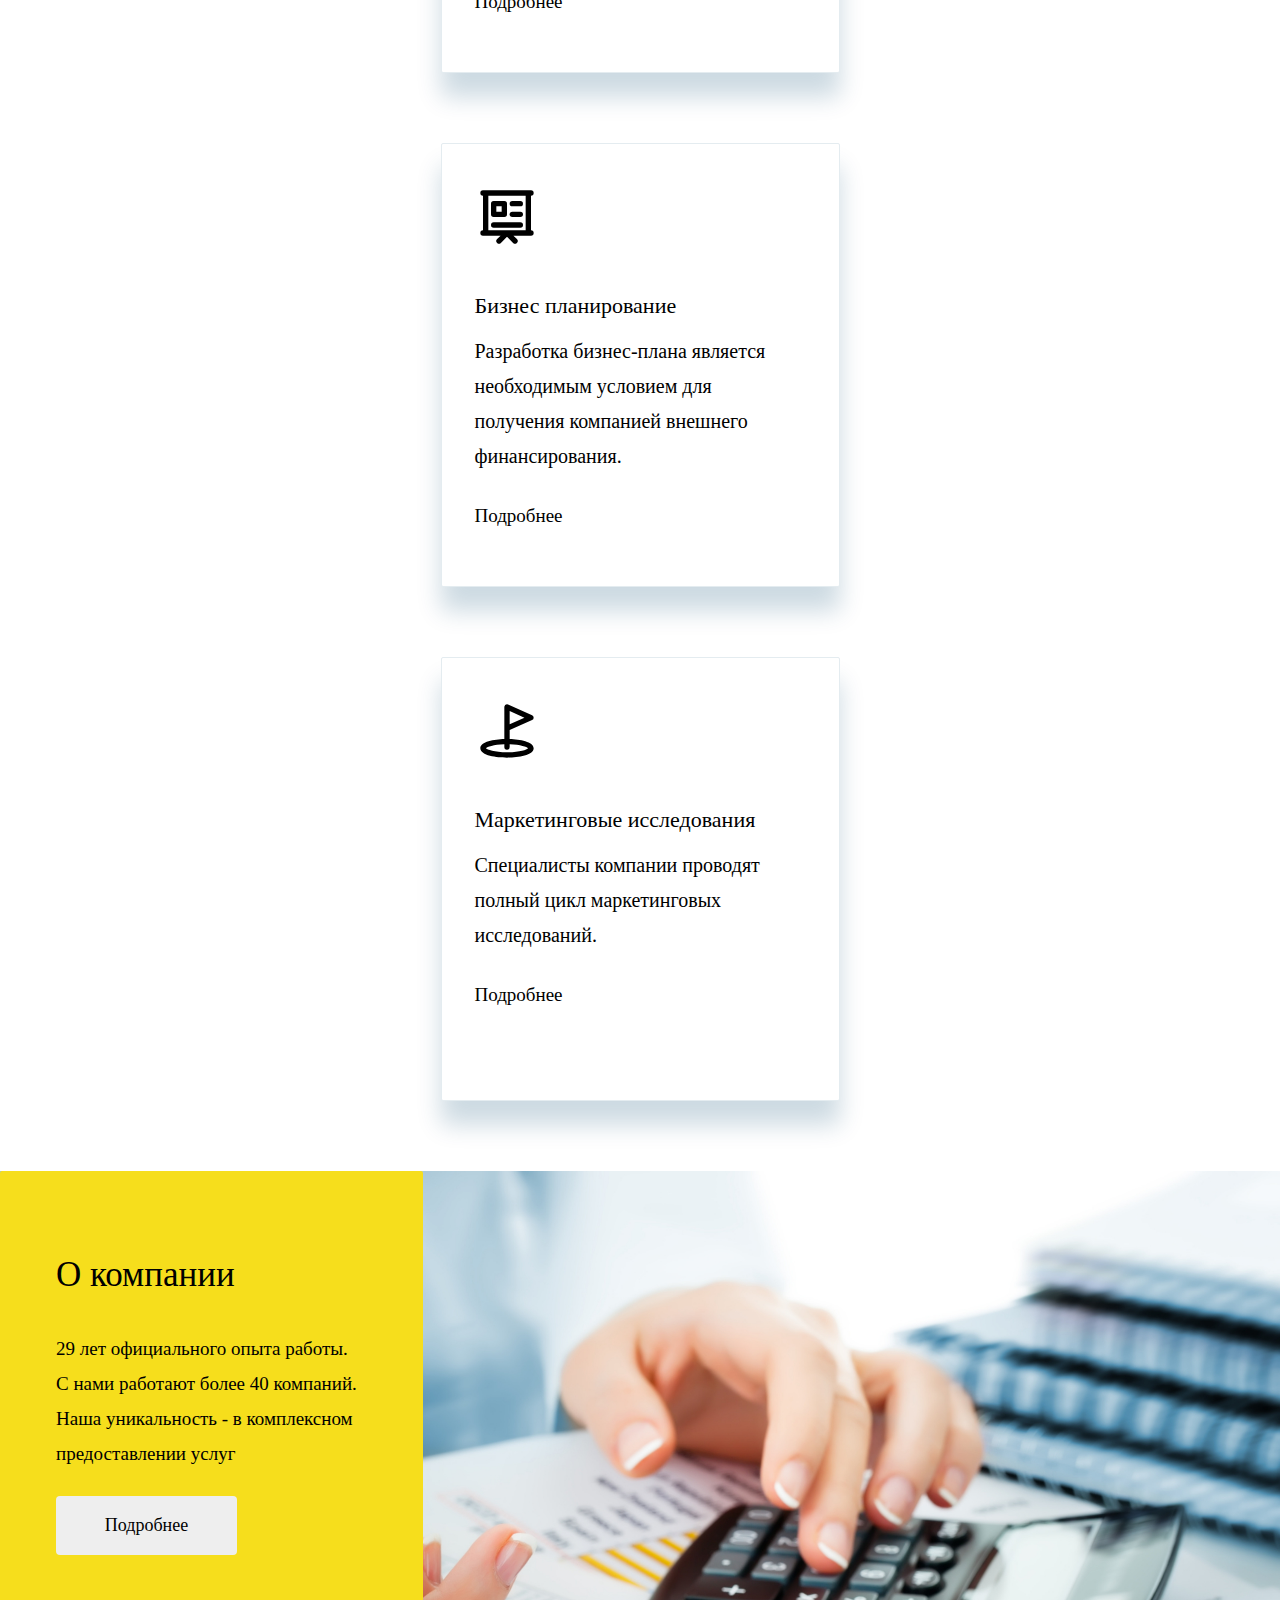
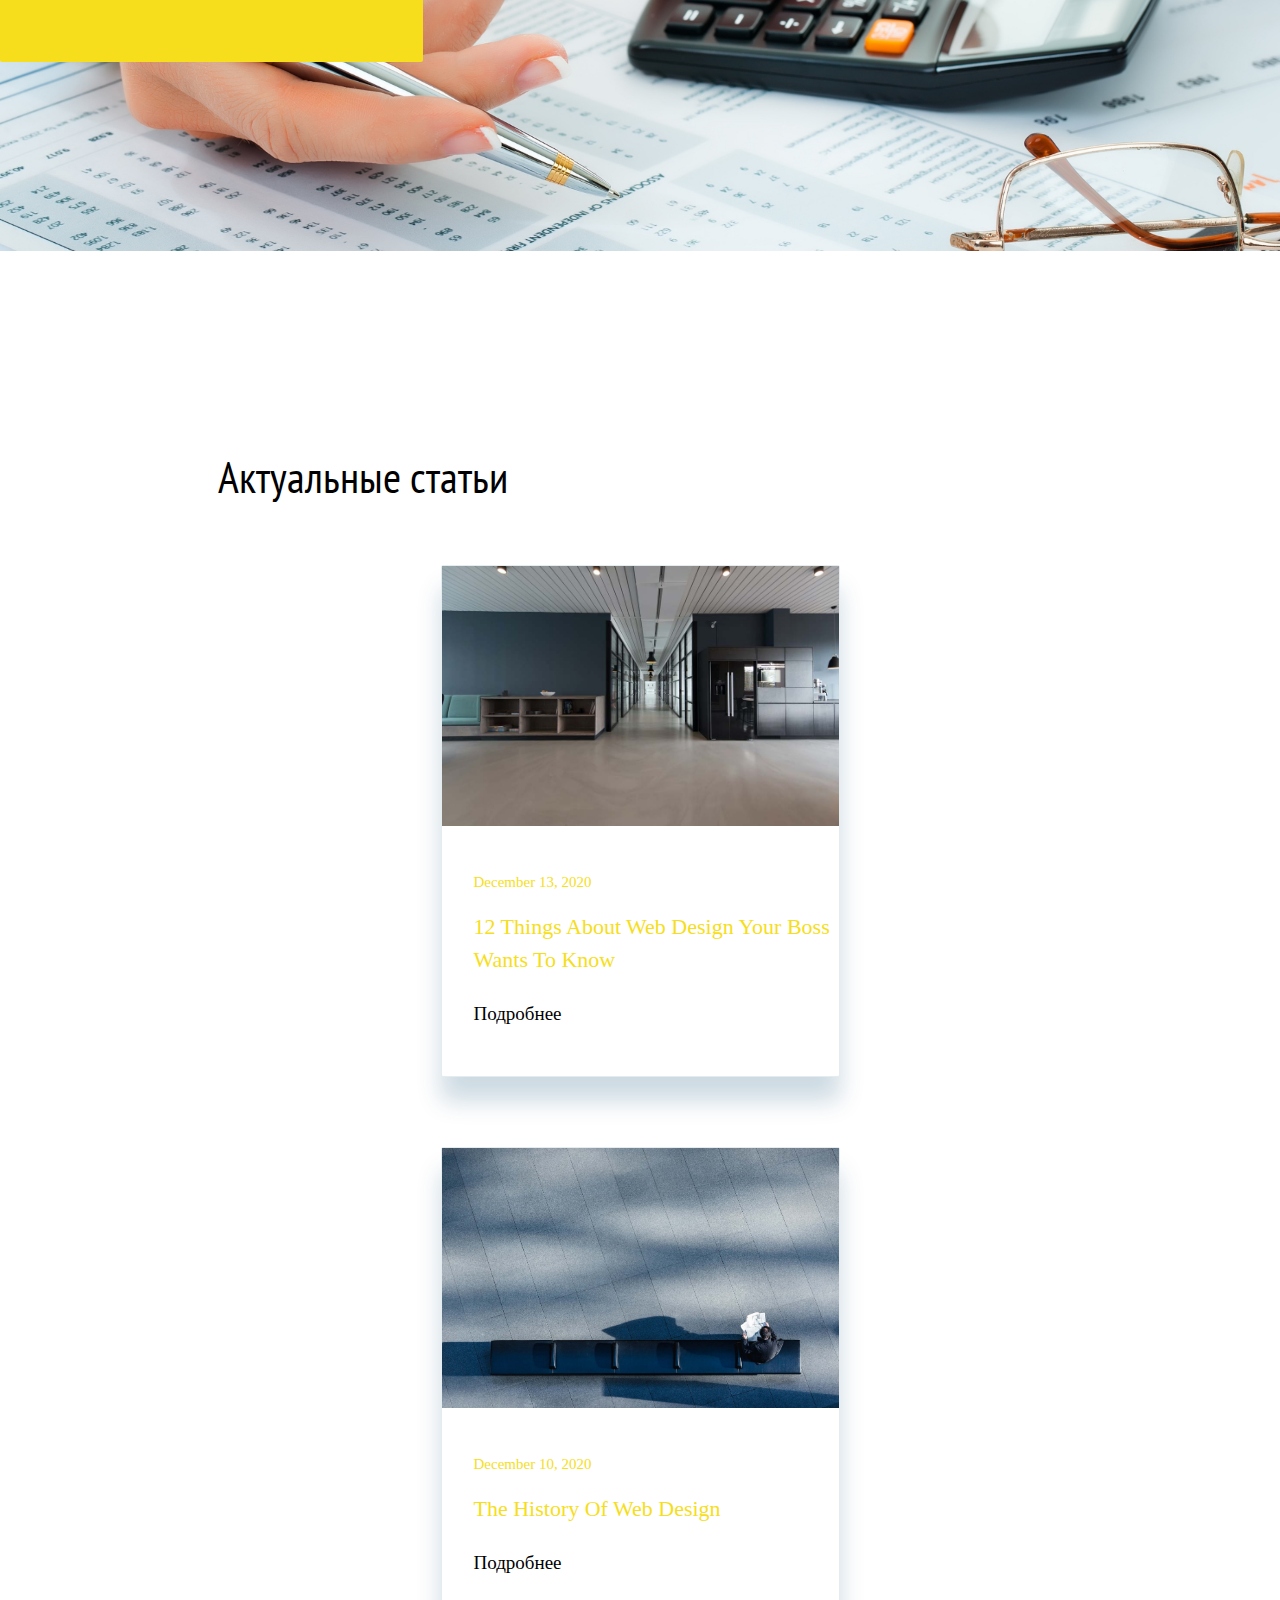
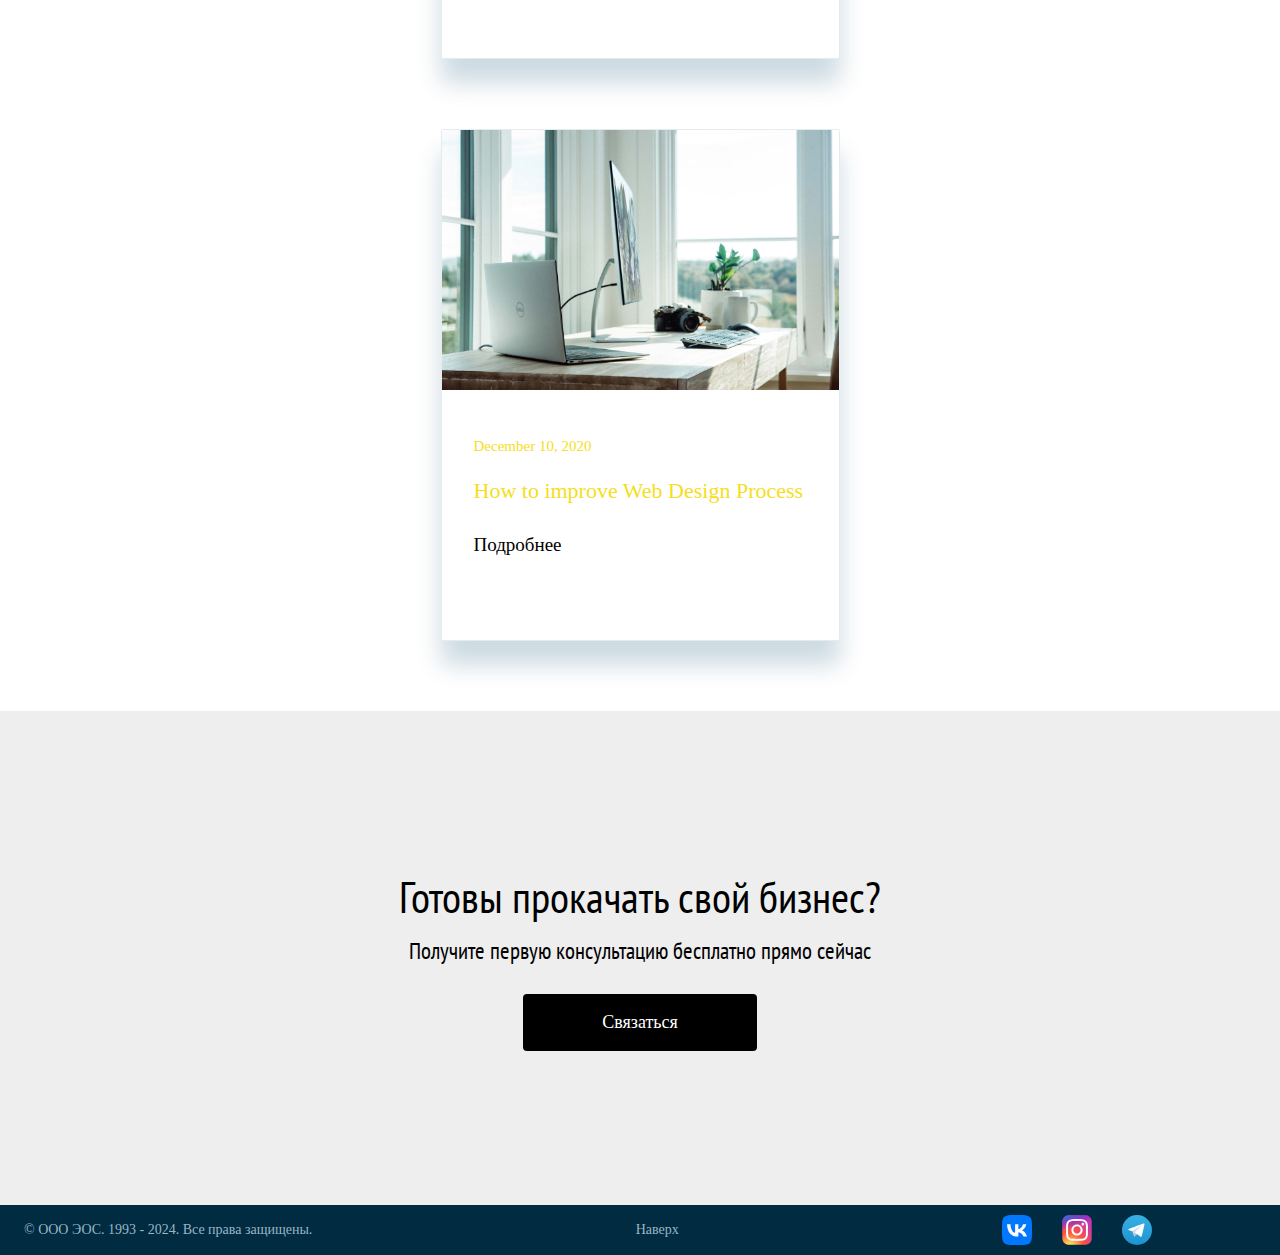
==== commit 738b2f8d: "Add files via upload" ====
--- a/index.html
+++ b/index.html
@@ -31,26 +31,26 @@
                 <p class="description">Наша компания специально создана для собственников бизнеса. Мы делаем всю бухгалтерскую работу исключительно из интересов собственника бизнеса.</p>
                 <a href="" class="hero_cta">Обратная связь</a>
             </div>
-            <img src="./images/banner.jpg" alt="" class="hero_image">
+            <img src="./images/lot.jpg" alt="" class="hero_image">
         </div>
         <div class="specialization" id="specialization">
             <h2 class="specialization_header">Наша специализация</h2>
             <p class="specialization_desc">Мы предоставляем обширный перечень услуг для развития вашего бизнеса</p>
             <div class="specialization_cards">
                 <div class="card">
-                    <img src="" alt="" class="card_icon">
+                    <img src="./images/accounting-svgrepo-com.svg" alt="" class="card_icon">
                     <p class="card_header">Бухгалтерский учёт</p>
                     <p class="card_desc">Ведение бухгалтерского учета осуществляется полностью или частично –  консультирование, контроль, сдача отчетности  </p>
                     <a href="" class="card_readmore">Подробнее</a>
                 </div>
                 <div class="card">
-                    <img src="" alt="" class="card_icon">
+                    <img src="./images/business-management-plan-svgrepo-com.svg" alt="" class="card_icon">
                     <p class="card_header">Бизнес планирование</p>
                     <p class="card_desc">Разработка бизнес-плана является необходимым условием для получения компанией внешнего финансирования.</p>
                     <a href="" class="card_readmore">Подробнее</a>
                 </div>
                 <div class="card">
-                    <img src="" alt="" class="card_icon">
+                    <img src="./images/business-flag-management-svgrepo-com.svg" alt="" class="card_icon">
                     <p class="card_header">Маркетинговые исследования</p>
                     <p class="card_desc">Специалисты компании проводят полный цикл маркетинговых исследований.ㅤㅤㅤㅤㅤㅤㅤㅤㅤㅤㅤㅤㅤㅤ</p>
                     <a href="" class="card_readmore">Подробнее</a>
--- a/styles/style.css
+++ b/styles/style.css
@@ -230,7 +230,7 @@
     height: 680px;
     margin-left: auto;
     margin-right: auto;
-    background-image: url(../images/about.jpg);
+    background-image: url(../images/64101fd1d3d58504631984.jpg);
     background-repeat: no-repeat;
     background-size: cover;
     margin-bottom: 200px /*Временно*/;
@@ -458,6 +458,7 @@
     height: 30px;
     padding-top: 10px;
     padding-bottom: 10px;
+    cursor: pointer;
 }
 
 @media screen and (max-width: 1297px) {
@@ -636,4 +637,23 @@
         justify-content: center;
         padding-bottom: 10px;
     }
+
+    .connect_header {
+        padding-top: 30px;
+        font-size: 38px;
+    }
+
+    .connect_subheader {
+        max-width: 260px;
+        margin-left: auto;
+        margin-right: auto;
+    }
+
+    .connect {
+        height: 341px;
+    }
+
+    .slogan {
+        margin-top: 15px;
+    }
 }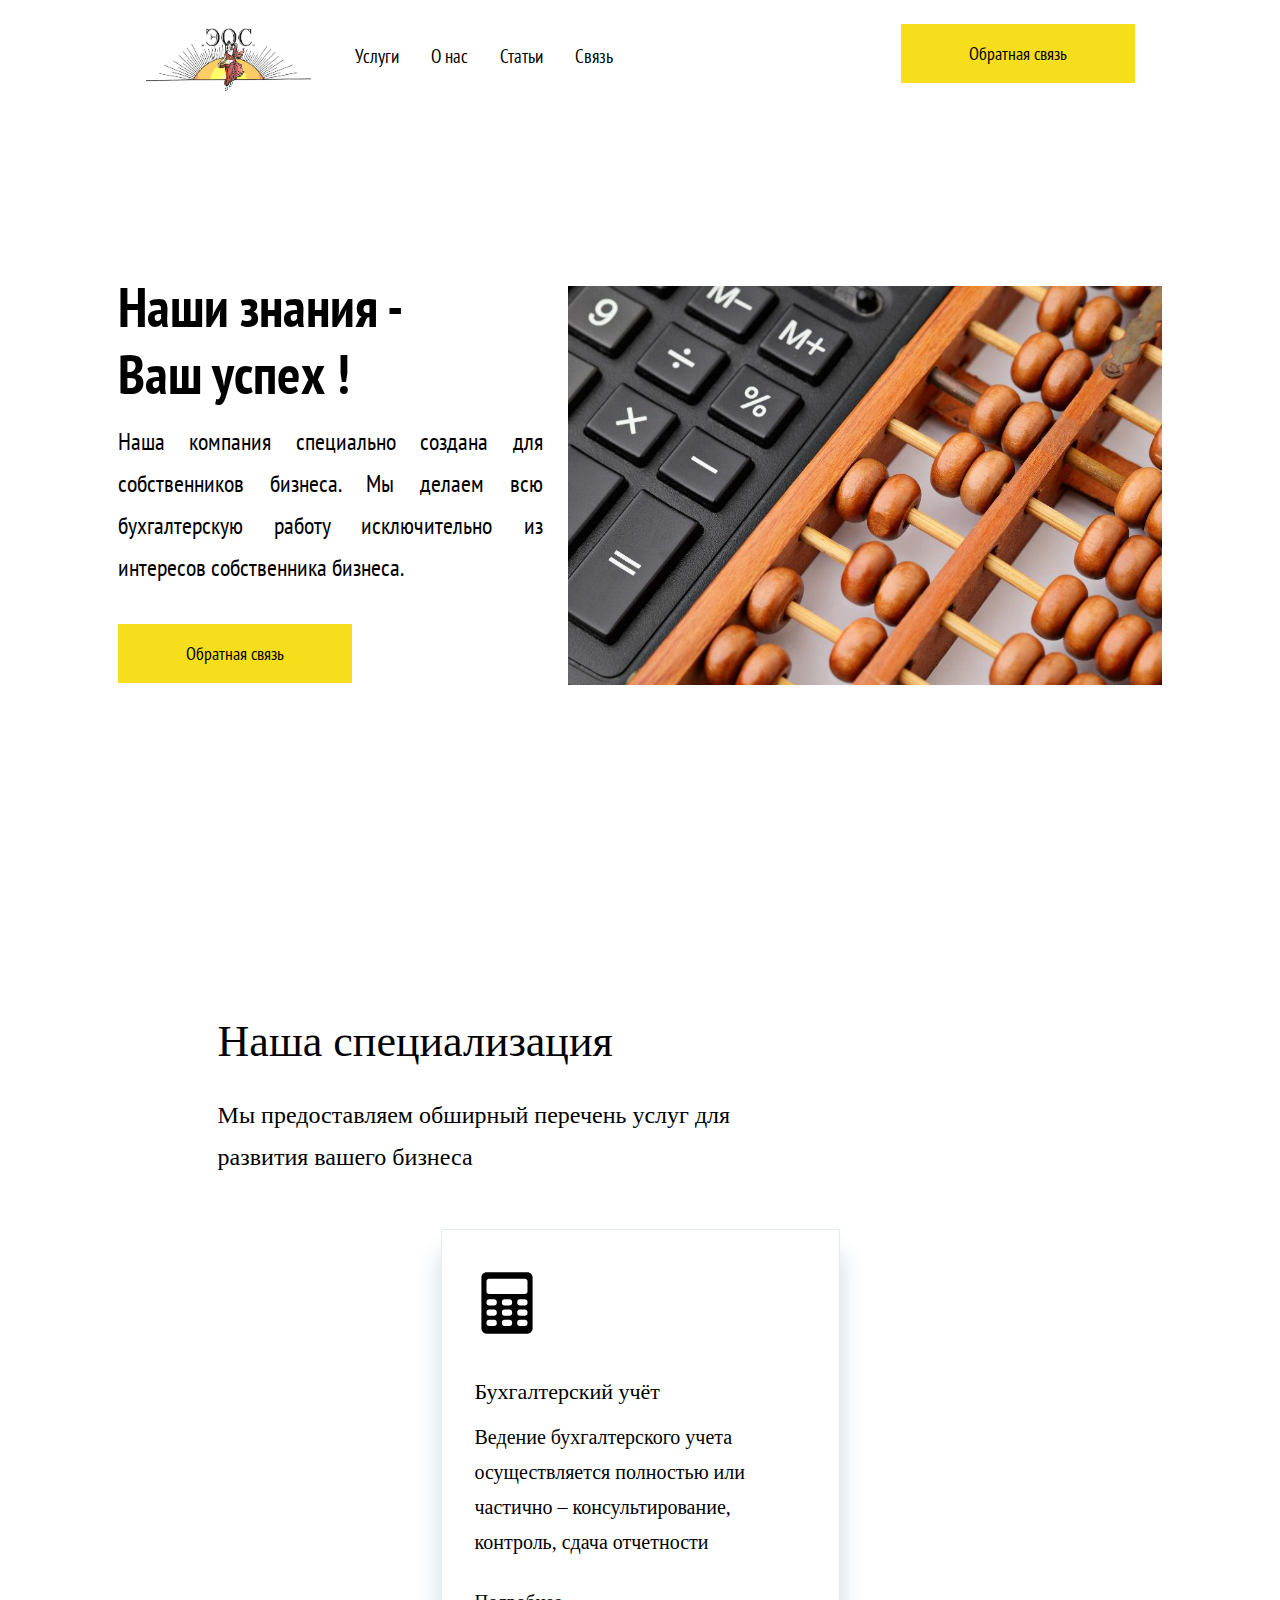
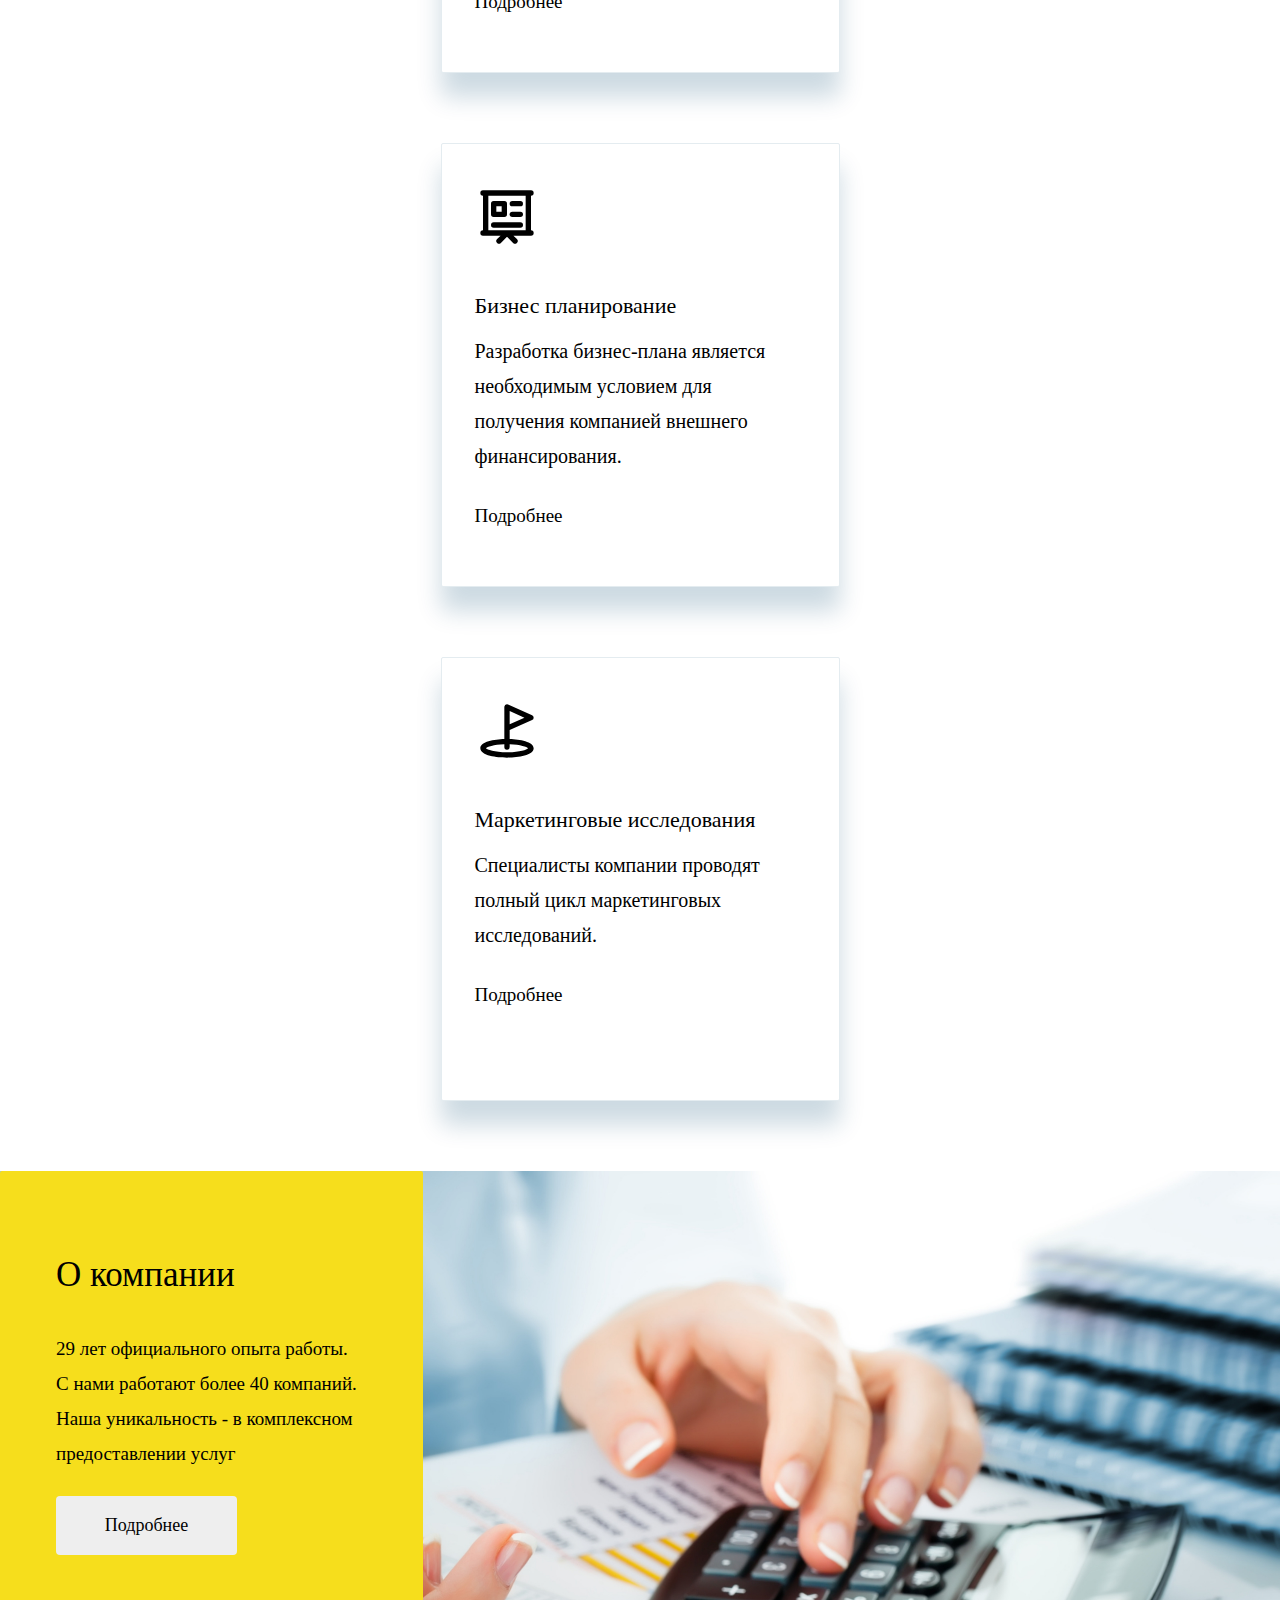
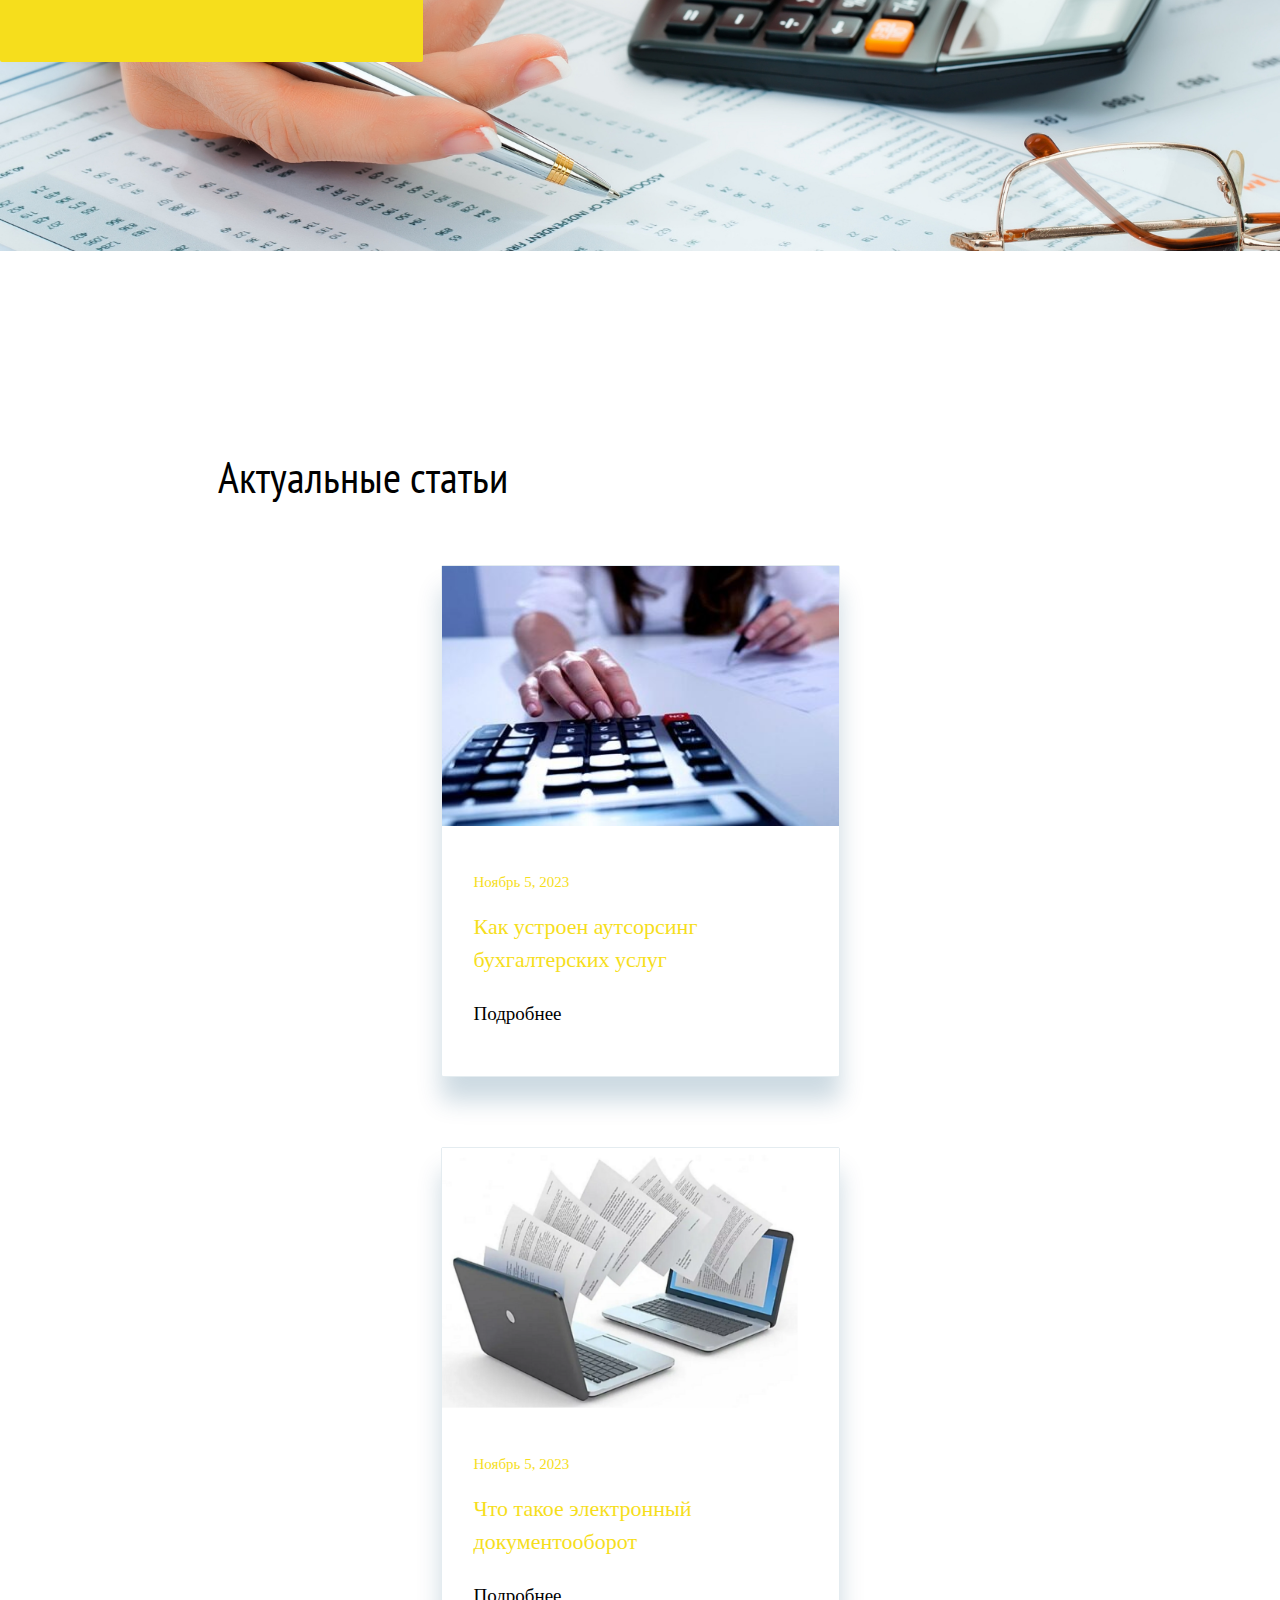
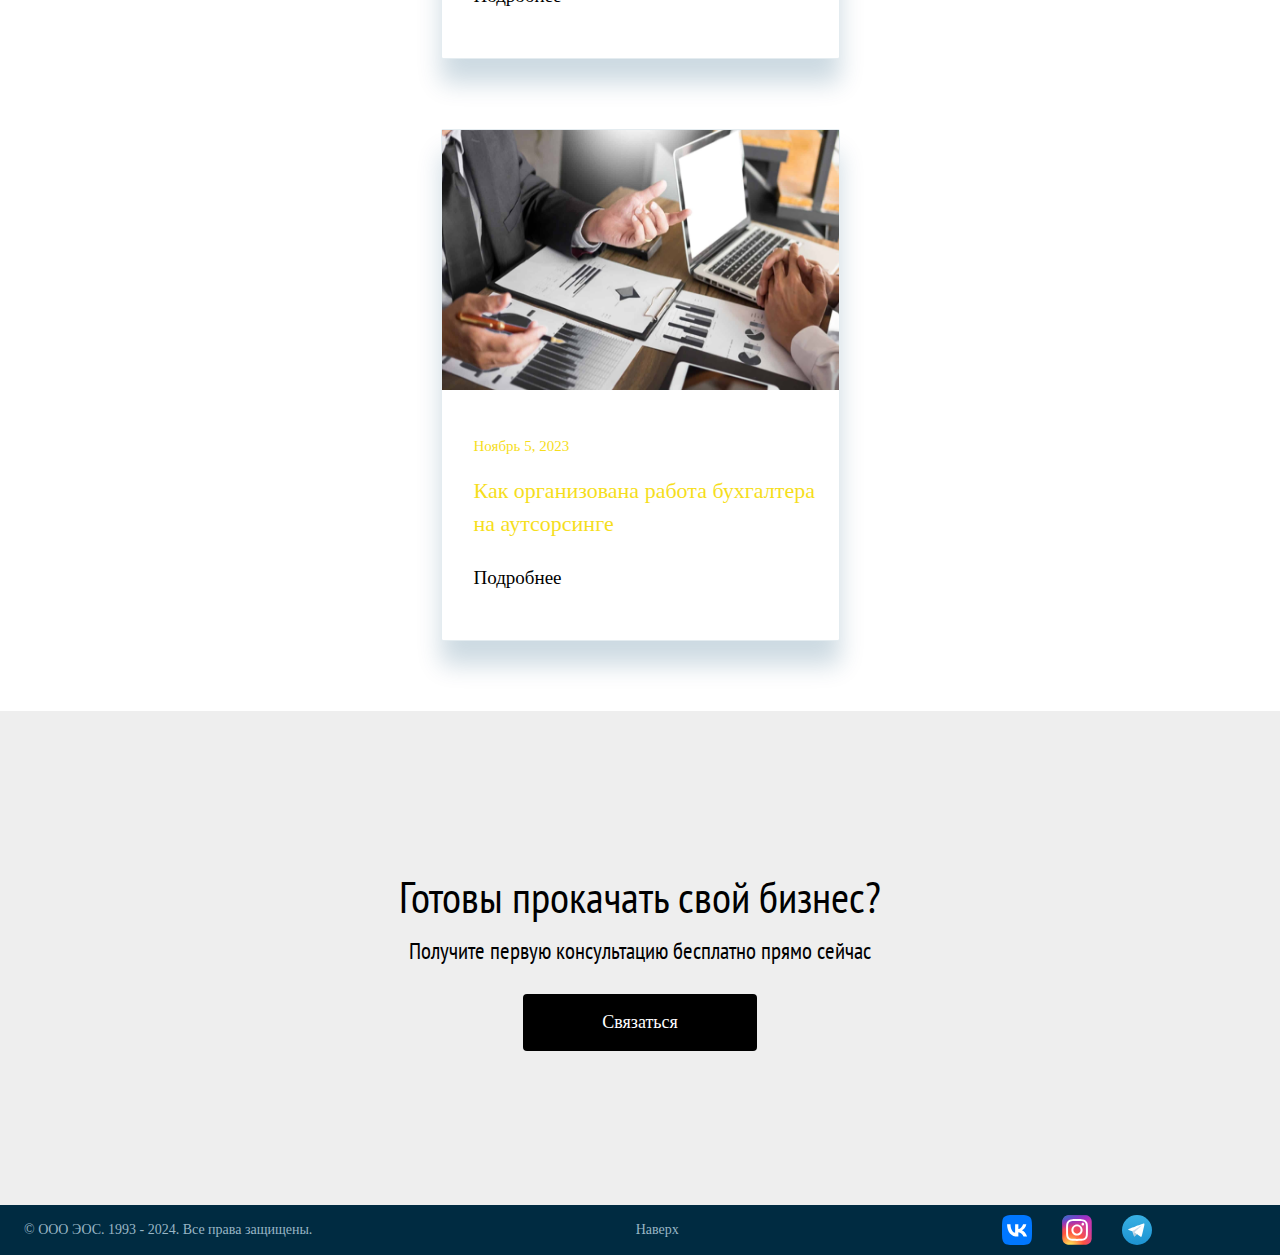
==== commit 3483c992: "Add files via upload" ====
--- a/index.html
+++ b/index.html
@@ -19,7 +19,7 @@
             <a href="#connect" class="menu_link">Связь</a>
         </nav>
         <div class="cta">
-            <a href="" class="number">+79184008265</a>
+            <a href="tel:+79184008265" class="number">+79184008265</a>
             <a href="" class="cta_button">Обратная связь</a>
         </div>
     </header>
@@ -41,19 +41,19 @@
                     <img src="./images/accounting-svgrepo-com.svg" alt="" class="card_icon">
                     <p class="card_header">Бухгалтерский учёт</p>
                     <p class="card_desc">Ведение бухгалтерского учета осуществляется полностью или частично –  консультирование, контроль, сдача отчетности  </p>
-                    <a href="" class="card_readmore">Подробнее</a>
+                    <a href="https://telegra.ph/Buhgalterskij-uchyot-11-04" class="card_readmore">Подробнее</a>
                 </div>
                 <div class="card">
                     <img src="./images/business-management-plan-svgrepo-com.svg" alt="" class="card_icon">
                     <p class="card_header">Бизнес планирование</p>
                     <p class="card_desc">Разработка бизнес-плана является необходимым условием для получения компанией внешнего финансирования.</p>
-                    <a href="" class="card_readmore">Подробнее</a>
+                    <a href="https://telegra.ph/Biznes-planirovanie-11-04" class="card_readmore">Подробнее</a>
                 </div>
                 <div class="card">
                     <img src="./images/business-flag-management-svgrepo-com.svg" alt="" class="card_icon">
                     <p class="card_header">Маркетинговые исследования</p>
                     <p class="card_desc">Специалисты компании проводят полный цикл маркетинговых исследований.ㅤㅤㅤㅤㅤㅤㅤㅤㅤㅤㅤㅤㅤㅤ</p>
-                    <a href="" class="card_readmore">Подробнее</a>
+                    <a href="https://telegra.ph/Marketingovye-issledovaniya-11-04" class="card_readmore">Подробнее</a>
                 </div>
             </div>
         </div>
@@ -61,29 +61,29 @@
             <div class="about_wrap">
                 <p class="about_header">О компании</p>
                 <p class="about_desc">29 лет официального опыта работы. С нами работают более 40 компаний. Наша уникальность - в комплексном предоставлении услуг</p>
-                <a href="" class="about__readmore_cta">Подробнее</a>
+                <a href="https://telegra.ph/O-nas-11-04" class="about__readmore_cta">Подробнее</a>
             </div>
         </div>
         <div class="articles" id="articles">
             <h3 class="articles_header">Актуальные статьи</h3>
             <div class="articles_flexblock">
                 <div class="artblock">
-                    <img src="./images/article_1.jpg" alt="" class="artimg">
-                    <p class="artdate">December 13, 2020</p>
-                    <p class="artname">12 Things About Web Design Your Boss Wants To Know</p>
-                    <a href="" class="art_readmore">Подробнее</a>
+                    <img src="./images/07ce175830ba83fee1f03.jpg" alt="" class="artimg">
+                    <p class="artdate">Ноябрь 5, 2023</p>
+                    <p class="artname">Как устроен аутсорсинг бухгалтерских услуг</p>
+                    <a href="https://telegra.ph/Kak-ustroen-autsorsing-buhgalterskih-uslug-11-04" class="art_readmore">Подробнее</a>
                 </div>
                 <div class="artblock">
-                    <img src="./images/articlw_2.jpg" alt="" class="artimg">
-                    <p class="artdate">December 10, 2020</p>
-                    <p class="artname">The History Of Web Design</p>
-                    <a href="" class="art_readmore">Подробнее</a>
+                    <img src="./images/e3b0182dedd7e712435f6.png" alt="" class="artimg">
+                    <p class="artdate">Ноябрь 5, 2023</p>
+                    <p class="artname">Что такое электронный документооборот</p>
+                    <a href="https://telegra.ph/CHto-takoe-ehlektronnyj-dokumentooborot-11-04" class="art_readmore">Подробнее</a>
                 </div>
                 <div class="artblock">
-                    <img src="./images/article_3.jpg" alt="" class="artimg">
-                    <p class="artdate">December 10, 2020</p>
-                    <p class="artname">How to improve Web Design Process</p>
-                    <a href="" class="art_readmore">Подробнее</a>
+                    <img src="./images/3e0b7142f996ac47f1969.jpg" alt="" class="artimg">
+                    <p class="artdate">Ноябрь 5, 2023</p>
+                    <p class="artname">Как организована работа бухгалтера на аутсорсинге</p>
+                    <a href="https://telegra.ph/KAK-ORGANIZOVANA-RABOTA-BUHGALTERA-NA-AUTSORSINGE-11-04" class="art_readmore">Подробнее</a>
                 </div>
             </div>
         </div>
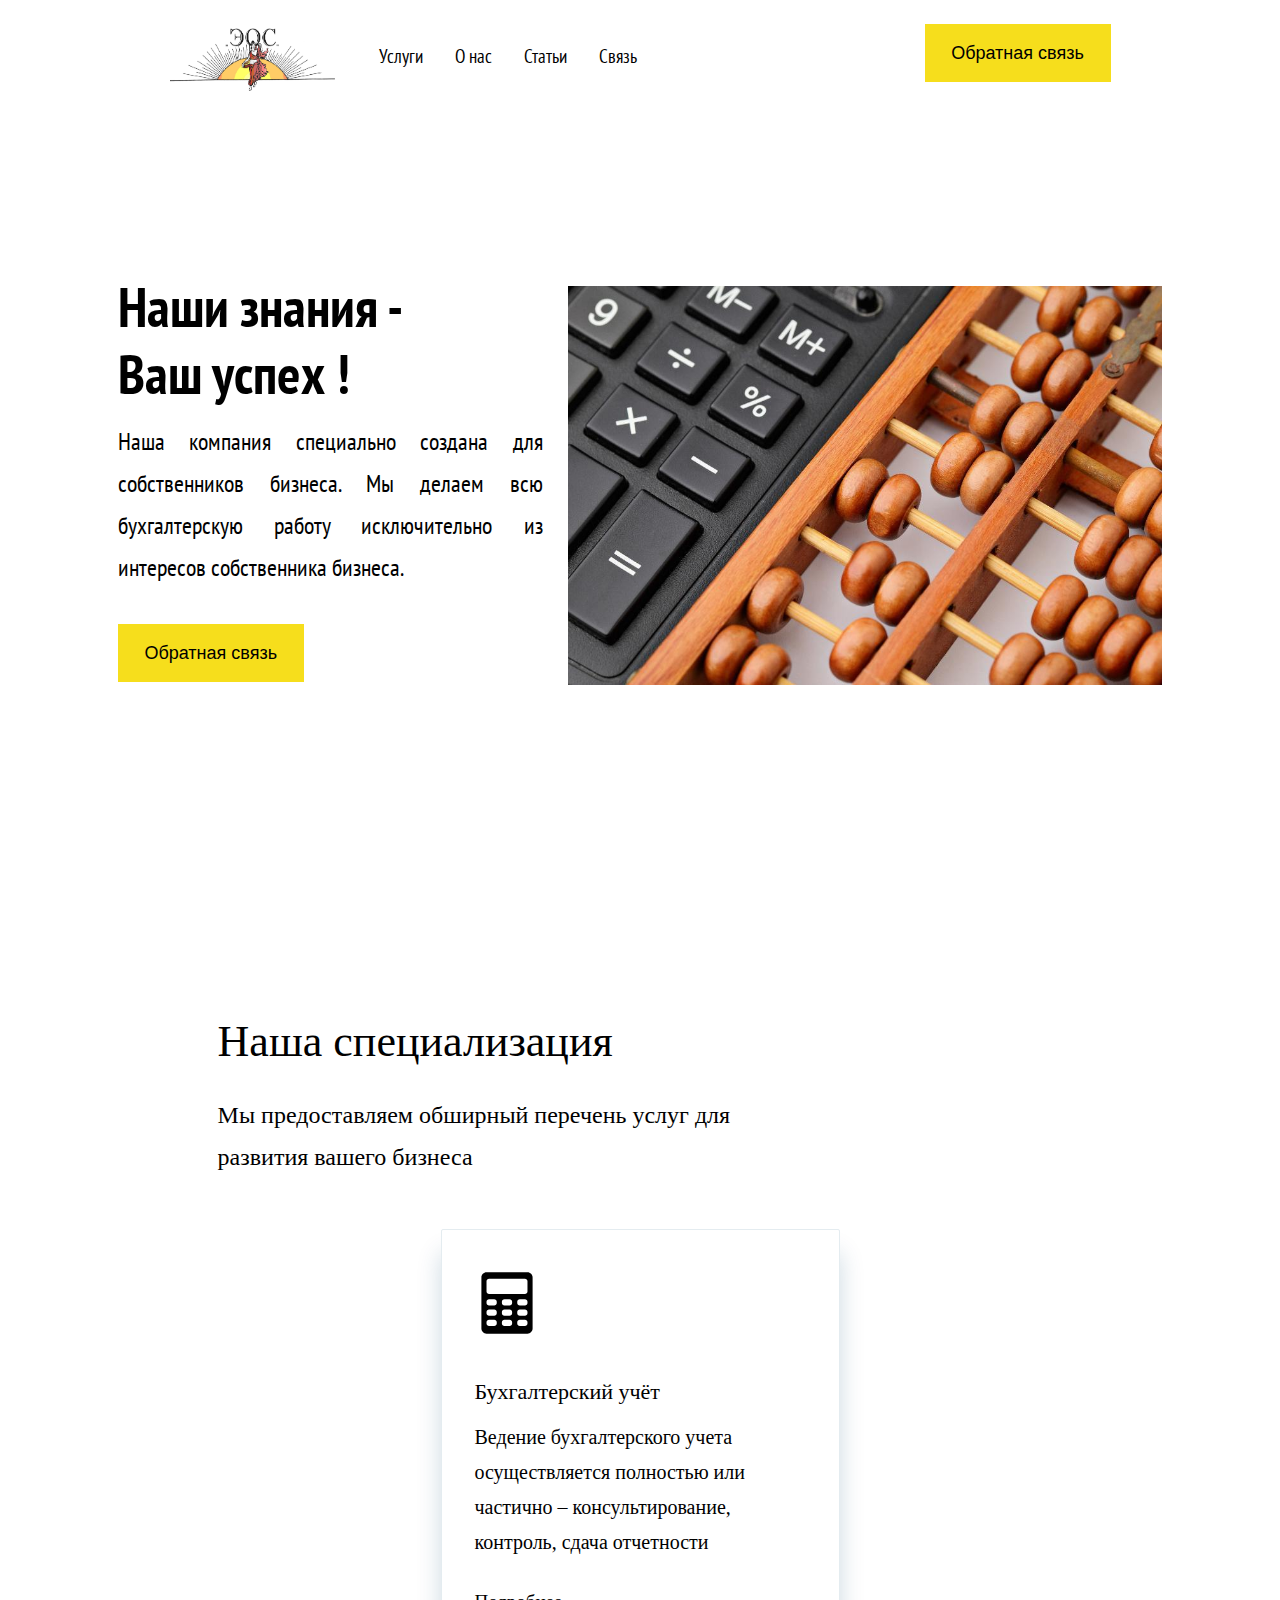
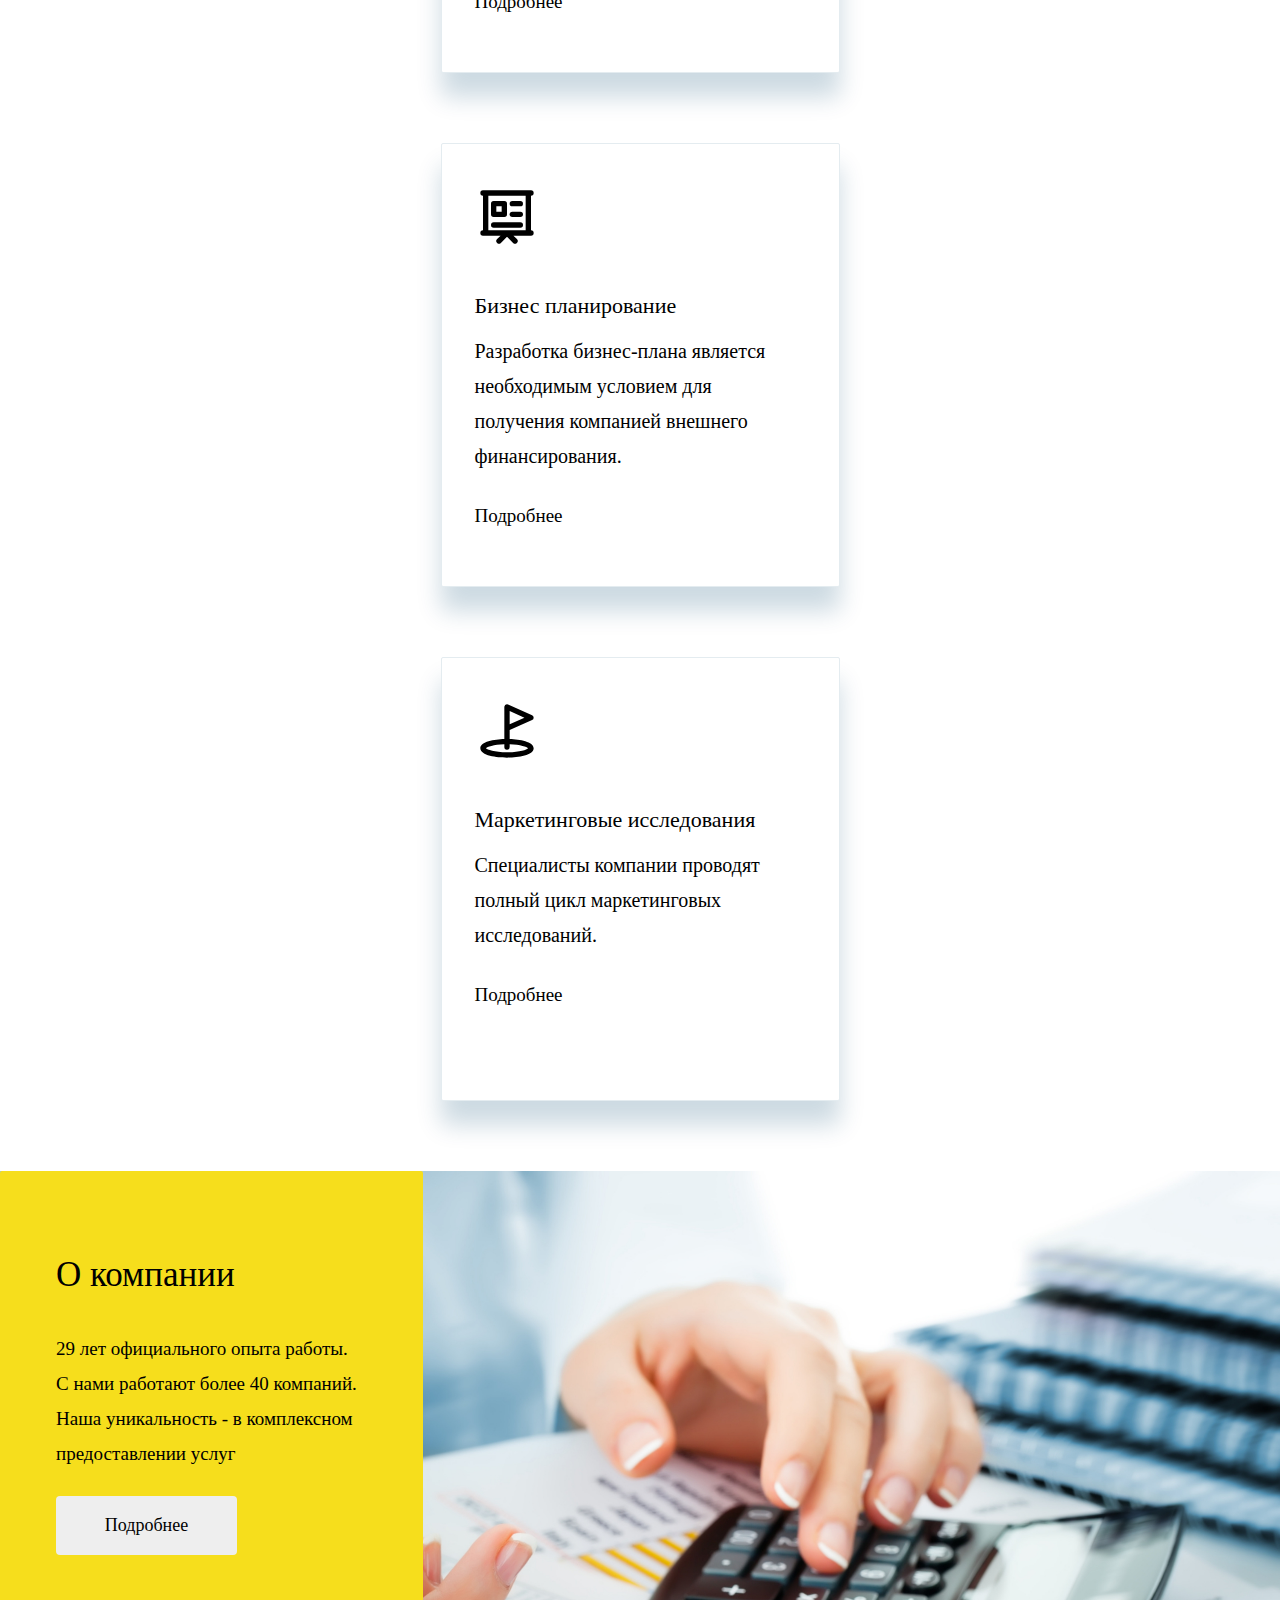
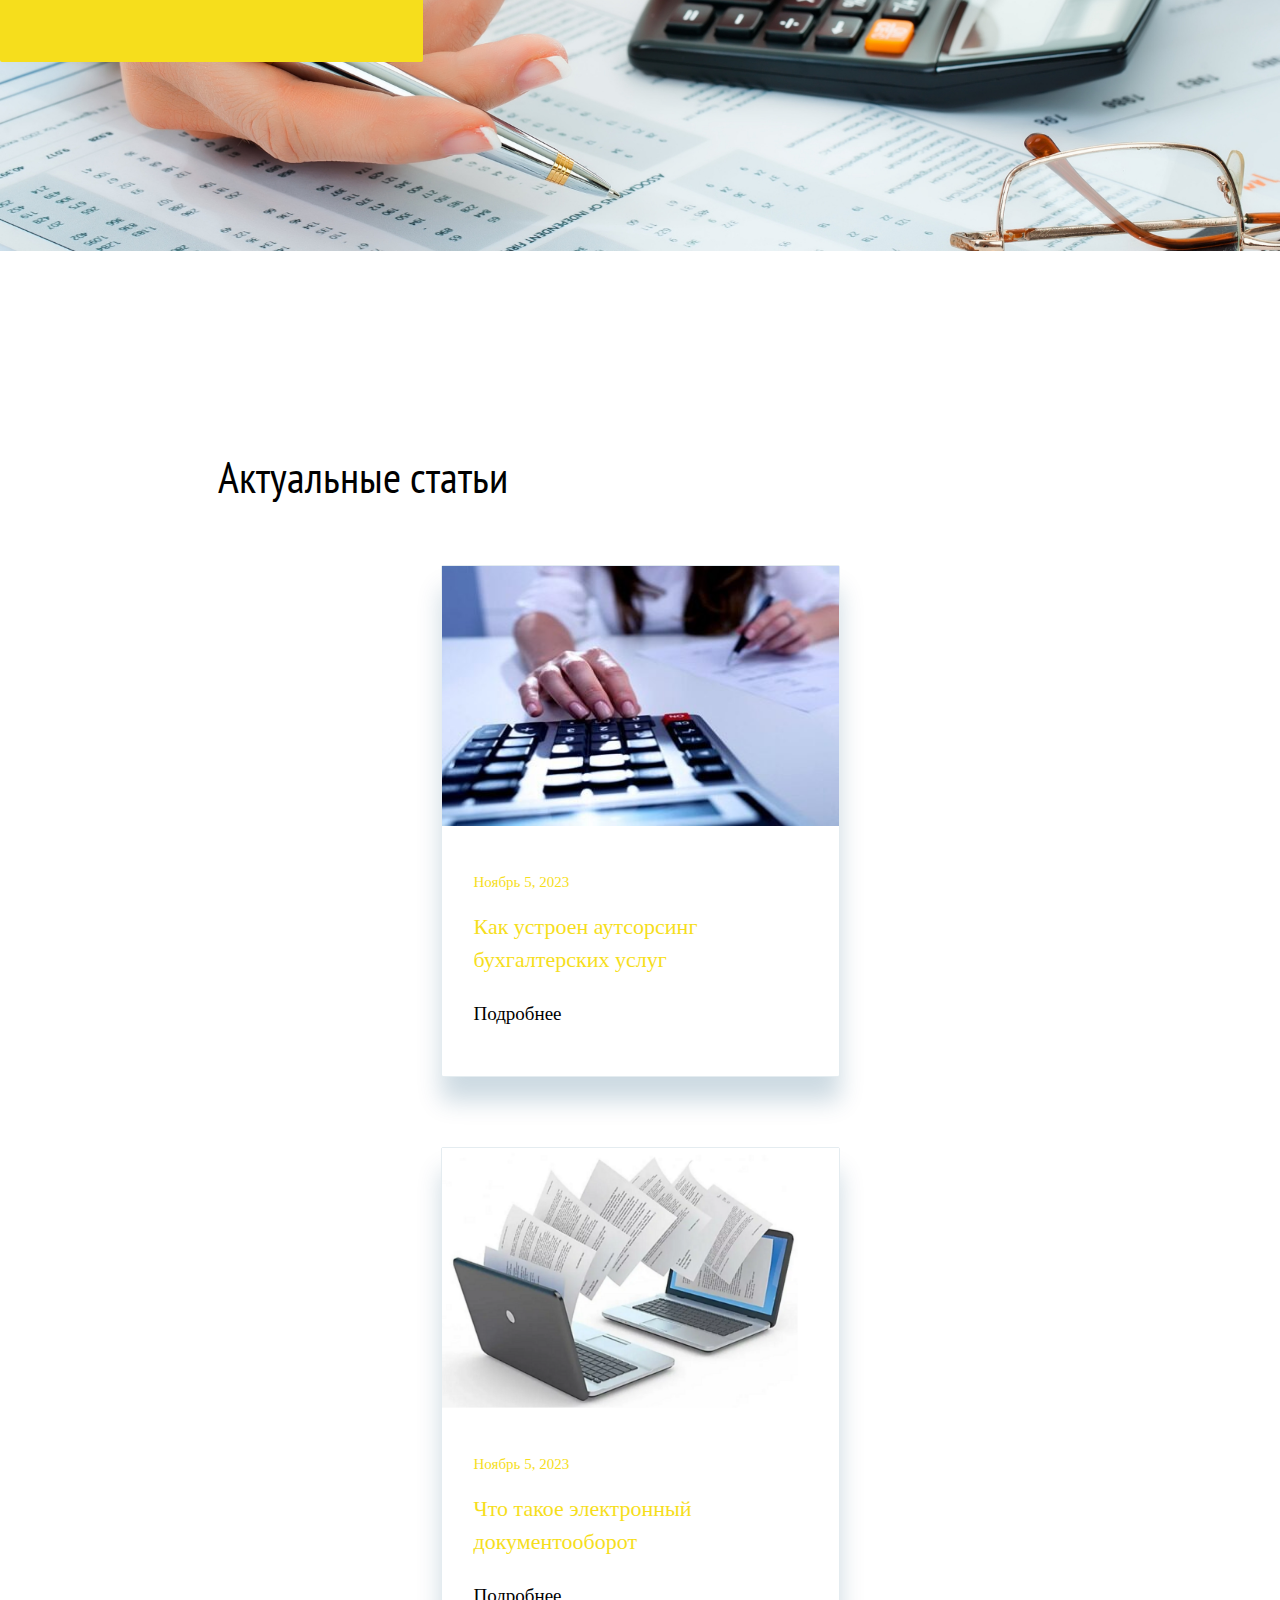
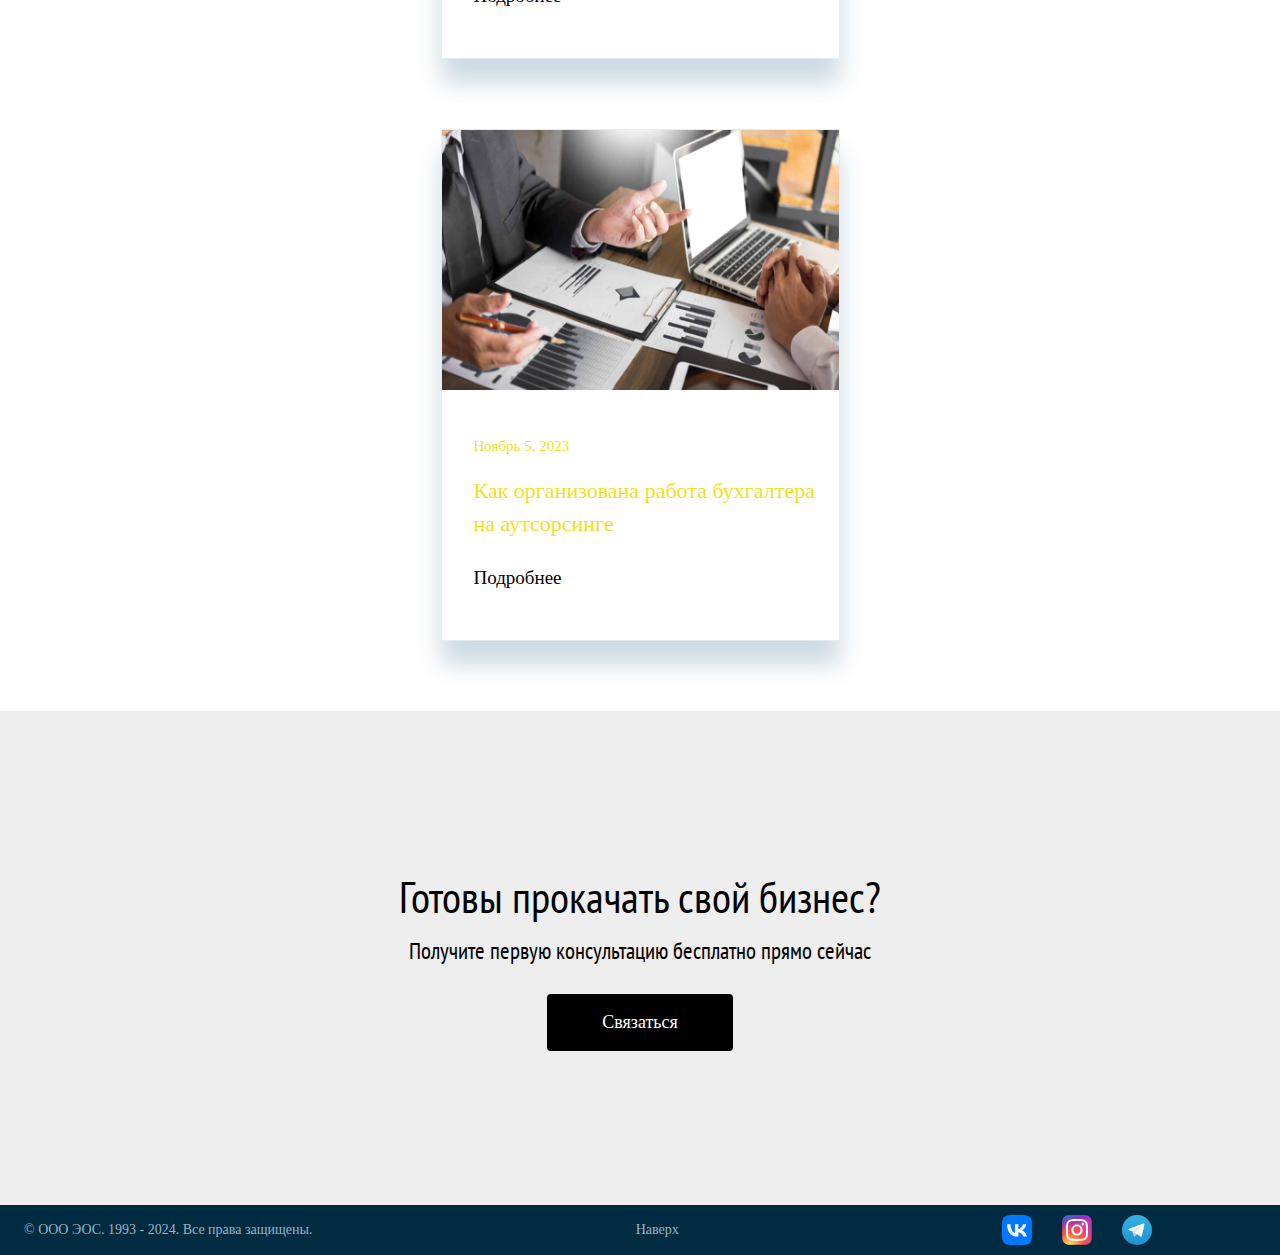
==== commit 1379d025: "Add files via upload" ====
--- a/index.html
+++ b/index.html
@@ -20,7 +20,7 @@
         </nav>
         <div class="cta">
             <a href="tel:+79184008265" class="number">+79184008265</a>
-            <a href="" class="cta_button">Обратная связь</a>
+            <button class="cta_button" onclick="showModal()">Обратная связь</button>
         </div>
     </header>
     <main>
@@ -29,7 +29,7 @@
                 <h2 class="slogan">Наши знания - 
                     Ваш успех !</h2>
                 <p class="description">Наша компания специально создана для собственников бизнеса. Мы делаем всю бухгалтерскую работу исключительно из интересов собственника бизнеса.</p>
-                <a href="" class="hero_cta">Обратная связь</a>
+                <button class="hero_cta" onclick="showModal()">Обратная связь</button>
             </div>
             <img src="./images/lot.jpg" alt="" class="hero_image">
         </div>
@@ -90,18 +90,32 @@
         <div class="connect" id="connect">
             <h5 class="connect_header">Готовы прокачать свой бизнес?</h5>
             <p class="connect_subheader">Получите первую консультацию бесплатно прямо сейчас</p>
-            <a href="" class="connect_link">Связаться</a>
+            <button class="connect_link" onclick="showModal()">Связаться</button>
         </div>
     </main>
     <footer class="footer">
         <p class="copyright">© ООО ЭОС. 1993 - 2024. Все права защищены.</p>
         <p class="getup" id="getup">Наверх</p>
         <div class="social">
-            <img src="./images/VK_Compact_Logo_(2021-present).svg" alt="" class="social_link">
-            <img src="./images/Instagram_logo_2016.svg" alt="" class="social_link">
-            <img src="./images/Telegram_logo.svg" alt="" class="social_link">
+            <img src="./images/VK_Compact_Logo_(2021-present).svg" alt="" class="social_link" id="vk">
+            <img src="./images/Instagram_logo_2016.svg" alt="" class="social_link" id="inst">
+            <img src="./images/Telegram_logo.svg" alt="" class="social_link" id="tg">
         </div>
     </footer>
+    <div id="myModal" class="modal">
+        <div class="modal-content">
+            <span class="close" id="closeModalBtn">&times;</span>
+            <form class="contactForm" id="contactForm">
+                <label class="label" for="name">Имя:</label>
+                <input type="text" autocomplete="off"id="name" name="name" class="input" placeholder="Ваше имя" required>
+
+                <label class="label" for="email">Номер телефона:</label>
+                <input type="tel" autocomplete="off" id="phone" name="phone" class="input" placeholder="+7 (999) 999 99 99" required>
+
+                <button class="modal_button" type="submit" id="submitBtn">Отправить</button>
+            </form>
+        </div>
+    </div>
     <script src="./script.js"></script>
 </body>
 </html>--- a/styles/style.css
+++ b/styles/style.css
@@ -64,13 +64,14 @@
 }
 
 .cta_button {
+    display: block;
     font-size: 18px;
     font-weight: 400;
     line-height: 35px; /* 184.211% */
     margin-top: 24px;
     padding: 12px 24px;
     background: #F6DE1C;
-    height: 35px;
+    height: 58px;
     width: 186px;
     text-align: center;
     margin-left: 32px;
@@ -123,7 +124,7 @@
     line-height: 35px; /* 194.444% */
     padding: 12px 24px;
     background: #F6DE1C;
-    height: 35px;
+    height: 58px;
     width: 186px;
     transition: 400ms;
 }
@@ -461,6 +462,97 @@
     cursor: pointer;
 }
 
+/*Модальное окно*/
+
+.modal {
+    display: none;
+    position: fixed;
+    top: 0;
+    left: 0;
+    width: 100%;
+    height: 100%;
+    background-color: rgba(0, 0, 0, 0.7);
+}
+
+.modal-content {
+    display: block;
+    width: 350px;
+    height: 280px;
+    position: absolute;
+    top: 50%;
+    left: 50%;
+    transform: translate(-50%, -50%);
+    padding: 20px;
+    text-align: center;
+    border: 1px solid #E4ECF0;
+    background: #FFF;
+    box-shadow: 0px 24px 24px 0px rgba(213, 241, 255, 0.317);
+}
+
+.close {
+    position: absolute;
+    top: 10px;
+    right: 10px;
+    font-size: 20px;
+    cursor: pointer;
+}
+
+.contactForm {
+    display: flex;
+    flex-direction: column;
+}
+
+.label {
+    margin-bottom: 10px;
+}
+
+.modal_input, .modal_button {
+    margin-bottom: 10px;
+    padding: 8px;
+    font-size: 16px;
+}
+
+.input {
+    border: none;
+    outline: none;
+    border-radius: 15px;
+    padding: 1em;
+    background-color: #ccc;
+    box-shadow: inset 2px 5px 10px rgba(0,0,0,0.3);
+    transition: 300ms ease-in-out;
+    font-size: 16px;
+    margin-bottom: 20px;
+  }
+  
+  .input:focus {
+    background-color: white;
+    transform: scale(1.05);
+    box-shadow: 13px 13px 100px #969696,
+               -13px -13px 100px #ffffff;
+  }
+
+
+.modal_button {
+    display: block;
+    margin-left: auto;
+    margin-right: auto;
+    font-weight: bold;
+    color: white;
+    background: #171717;
+    border-radius: .6rem;
+    padding: 15px 25px;
+    cursor: pointer;
+    margin-top: 10px;
+    transition: 250ms;
+  }
+
+.modal_button:hover {
+    background: #0c66ed;
+    transition: 250ms;
+}
+
+/*Адаптация*/
+
 @media screen and (max-width: 1297px) {
     .wrapper {
         margin-right: 2%;
@@ -612,6 +704,43 @@
 }
 
 @media screen and (max-width: 616px) {
+    .logo {
+        display: block;
+        margin-left: auto;
+        margin-right: auto;
+        margin-top: 40px;
+        visibility: unset;
+        width: 165px;
+        height: 75px;
+    }
+
+    .cta {
+        visibility: unset;
+        display: block;
+        width: 113px;
+        height: 30px;
+        margin-top: 20px;
+        margin-left: auto;
+        margin-right: auto;
+    }
+
+    .cta_button {
+        visibility: hidden;
+        width: 0px;
+        height: 0px;
+        margin: 0;
+    }
+
+    .number {
+        display: block;
+        visibility: unset;
+        font-size: 21px;
+        font-weight: 400;
+        line-height: 35px;
+        width: 113px;
+        height: 30px;
+    }
+    
     .footer {
         display: block;
     }
